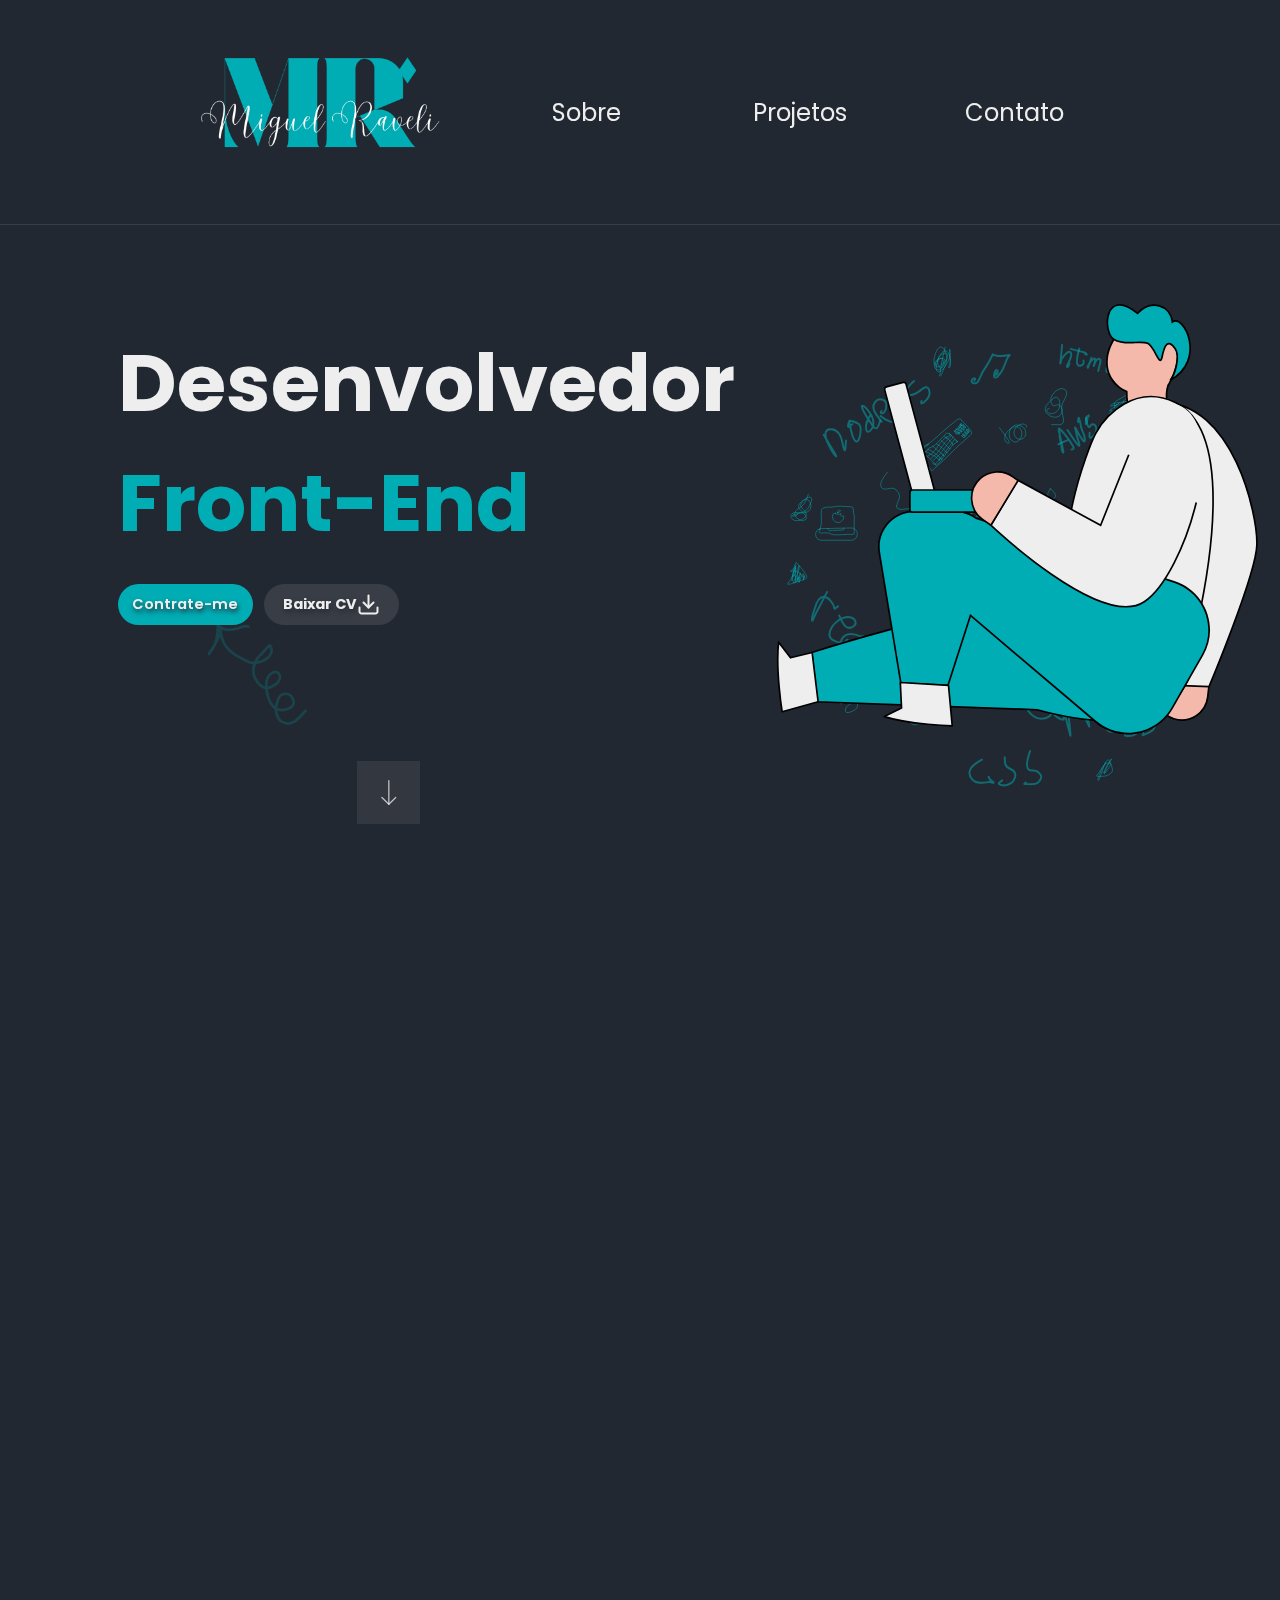
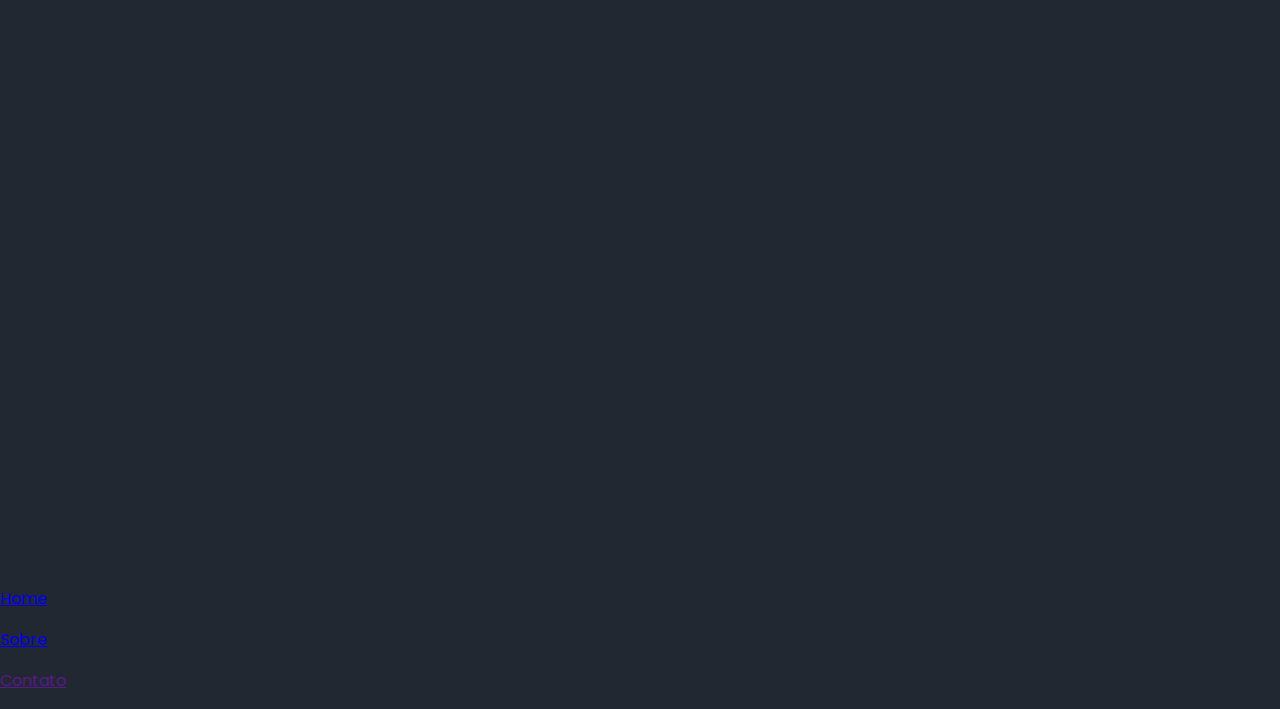
==== index.html @ d27e8cfd "update index.html" ====
<!DOCTYPE html>
<html lang="en">
  <head>
    <meta charset="UTF-8" />
    <meta name="viewport" content="width=device-width, initial-scale=1.0" />
    <title>Miguel Raveli Portfólio</title>
    <link rel="stylesheet" href="style.css" />
    <link rel="preconnect" href="https://fonts.googleapis.com" />
    <link rel="preconnect" href="https://fonts.gstatic.com" crossorigin />
    <link
      href="https://fonts.googleapis.com/css2?family=Poppins:ital,wght@0,100;0,200;0,300;0,400;0,500;0,600;0,700;0,800;0,900;1,100;1,200;1,300;1,400;1,500;1,600;1,700;1,800;1,900&display=swap"
      rel="stylesheet"
    />
    <link rel="shortcut icon" href="imgs/favicon.ico" type="image/x-icon" />
  </head>
  <header id="Home" class="hidden">
    <div class="headerContainer">
      <div class="logo"></div>
      <div class="AnchorLinks poppins-regular">
        <a href="#About"><p>Sobre</p></a>
        <a href="#Projects"> <p>Projetos</p></a>
        <a href=""> <p>Contato</p></a>
      </div>
    </div>
  </header>
  <body>
    <section id="HomeSection" class="hidden">
      <div class="HomeContainer">
        <div class="titleContainer">
          <div class="titleImg"></div>
          <h1 class="title poppins-bold">
            <span class="textColorWhite">Desenvolvedor</span><br />
            <span class="textColorBlue">Front-End</span>
          </h1>
          <div class="titleButtons">
            <a href="#HireMe" class="textColorBlueWithShadow poppins-semibold"
              >Contrate-me</a
            >
            <button class="textColorGrayWithShadow poppins-bold">
              Baixar CV <span class="iconDownload"></span>
            </button>
          </div>
          <a href="#About" class="iconDownPage"></a>
        </div>
        <div class="Cargo">
          <div class="cargoImg"></div>
        </div>
      </div>
    </section>
    <section id="About" class="hidden">
      <div class="aboutContainer">
        <h1 class="titleAbout poppins-bold">
          <span class="textColorWhite">Sobre</span>
          <span class="textColorBlue">Mim</span>
        </h1>
        <p class="textColorWhite poppins-regular">
          Olá, me chamo Miguel Raveli e eu sou um
          <span class="textColorBlue">Desenvolvedor Front-End </span>
          apaixonado por desenvolver sites funcionais e acessíveis. Minhas
          competências englobam conceitos de design de interface do usuário,
          compreensão do usuário, responsividade e gerenciamento de dados.
          Minhas habilidades incluem
          <span class="poppins-bold"
            >React.js, HMTL5, CSS3, JavaScript,TypeScript, Git e GitHub, GraphQL
            e Node.js.</span
          >
        </p>
      </div>
      <div class="aboutMeManImg"></div>
      <div class="line2"></div>
    </section>
    <section id="Projects">
      <h1 class="hidden myProjectsTitle poppins-bold">
        <div class="imgArrowIcon"></div>
        <span class="titleAboutLeft textColorWhite">Meus</span>
        <span class="titleAboutRight textColorBlue">Projetos</span>
      </h1>

      <div class="hidden ContainerProjects">
        <div class="project">
          <div class="ProjectImg"></div>
          <div class="projectButtons">
            <a href="" class="projectButtonBlue poppins-regular">Ver Projeto</a>
          </div>
        </div>
      </div>
      <div class="line2"></div>
    </section>
    <section id="HireMe" class="hidden">
      <h1 class="hireMeTitle poppins-bold">
        <span class="titleHireMeUp textColorWhite">Eaí, se</span>
        <span class="titleHireMeUp textColorBlue">interessou?</span>
      </h1>
      <div class="sendAMessageText">
        <span class="poppins-regular">Envie uma mensagem</span>
      </div>

      <form id="contact-form" class="sendAMessage poppins-bold">
        <label for="fname">Seu nome</label>
        <input
          class="inputsContactForm"
          type="text"
          id="fname"
          name="name"
          placeholder="Nome"
          required
        />
        <label for="lname">Seu email</label>
        <input
          class="inputsContactForm"
          type="email"
          id="lname"
          name="email"
          placeholder="Email"
          required
        />
        <label for="lmessage">Sua mensagem</label>
        <textarea
          class="inputsContactForm"
          placeholder="Mensagem"
          name="message"
          id="tamessage"
          required
        ></textarea>
        <div class="buttonSendContainer">
          <button
            class="buttonSendMessage poppins-bold projectButtonBlue"
            type="submit"
          >
            Enviar <span class="iconSend"></span>
          </button>
        </div>
      </form>
      <div class="line2"></div>
    </section>
    <script src="https://cdn.emailjs.com/dist/email.min.js"></script>
    <script src="script.js"></script>
  </body>
  <footer>
    <div class="footerAnchorLinks poppins-regular">
      <a href="#Home"
        ><span class="iconHome"></span>
        <p>Home</p></a
      >
      <a href="#About"
        ><span class="iconAbout"></span>
        <p>Sobre</p></a
      >
      <a href=""
        ><span class="iconContact"></span>
        <p>Contato</p></a
      >
    </div>

    <div class="socialMedias">
      <a href class="GitHubIcon"></a>
      <a class="LinkedinIcon"></a>
    </div>
  </footer>
</html>
---- style.css ----
* {
  box-sizing: border-box;
}

html {
  scroll-behavior: smooth;
}

body {
  margin: 0;
  padding: 0;
  background-color: #222831;
  /* overflow: hidden; */
}

header a {
  color: #eeeeee;
  text-decoration: none;
}

.textColorWhite {
  color: #eeeeee;
}

.textColorBlue {
  color: #00adb5;
}

.textColorGrayWithShadow {
  background-color: #393e46;
  color: #eeeeee;
  text-shadow: 1px 3px 5px #222831;
  border: none;
}

.textColorBlueWithShadow {
  background-color: #00adb5;
  color: #eeeeee;
  text-shadow: 1px 3px 5px #222831;
  border: none;
}
.textColorWhite {
  color: #eeeeee;
}
.textColorWhiteBackGray {
  background-color: #393e46;
  border: none;
  font-family: "Poppins", sans-serif;
  color: #eeeeee;
  outline: none;
}

.iconDownload {
  background: url("./imgs/icons/download.svg") no-repeat center center;
  transition: all 0.3s;
}
.iconSend {
  background: url("imgs/icons/send.svg") no-repeat center center;
}
.iconHome {
  background: url("imgs/icons/home.svg") no-repeat center center;
}
.iconAbout {
  background: url("imgs/icons/user.svg") no-repeat center center;
}
.iconContact {
  background: url("imgs/icons/phone.svg") no-repeat center center;
}

.iconDownPage {
  background: url("./imgs/icons/Frame\ 7.svg") no-repeat center center;
}

.iconArrow {
  background: url("imgs/backgrounds/Vector\ 187.svg") no-repeat center center;
}
.iconGitHub {
  background: #eeeeee
    url("https://cdn.jsdelivr.net/gh/devicons/devicon@latest/icons/github/github-original.svg")
    no-repeat center center;
  background-size: contain;
}

.iconLinkedin {
  background: #00adb5
    url("https://cdn.jsdelivr.net/gh/devicons/devicon@latest/icons/linkedin/linkedin-plain.svg")
    no-repeat center center;
  background-size: contain;
}
.line2 {
  background: url("./imgs/backgrounds/Line\ 2.svg") no-repeat center center;
}

textarea {
  resize: none;
}

.hidden {
  opacity: 0%;
  filter: blur(15px);
  transition: all 0.8s;
}

.show {
  opacity: 100%;
  filter: blur(0);
  transition: all 0.8s;
}
.titleButtons a,
button {
  transition: all 0.3s;
}
.titleButtons a:hover {
  background-color: #eeeeee;
  color: #00adb5;
  text-shadow: none;
  transform: scale(1.05) translateY(-10px);
  cursor: pointer;
}

.titleButtons button:hover {
  background-color: #eeeeee;
  color: #393e46;
  text-shadow: none;
  transform: scale(1.05) translateY(-10px);
  cursor: pointer;
}

.titleButtons button:hover > .iconDownload {
  background: url("imgs/icons/download\ \(1\).svg") no-repeat center center;
}

/* Extra small devices (phones, 600px and down) */
@media only screen and (max-width: 600px) {
  /* Header */
  .headerContainer {
    width: 100vw;
    height: 25vh;
    display: flex;
    flex-direction: column;
    justify-content: center;
    align-items: center;
    border-bottom: solid 1px #393e46;
  }
  .logo {
    background: url("imgs/Logotipo.png") no-repeat center center;
    background-size: cover;

    width: 70%;
    height: 80%;
  }

  .AnchorLinks {
    display: flex;
    justify-content: space-around;
    align-items: center;
    width: 100%;
    height: 20%;
  }

  /* ---------------------------------------------- */

  /* Body Section Home */

  #HomeSection {
    display: flex;
    flex-direction: column;
    justify-content: center;
    align-items: center;
    width: 100vw;
  }
  .HomeContainer {
    width: 100vw;
    height: auto;
    padding: 10px;
    display: flex;
    flex-direction: column;
    justify-content: center;
    align-items: center;
  }

  .titleContainer {
    width: 100%;
    min-height: 40vh;
    max-height: auto;
    display: flex;
    flex-direction: column;
    justify-content: center;
    align-items: center;
    background: url("imgs/backgrounds/Vector\ 186.svg") no-repeat 30% 90%;
    background-size: 50px;
  }
  .title {
    text-align: center;
    width: auto;
  }

  .title span {
    font-size: 150%;
  }

  .titleButtons {
    width: 100%;
    display: flex;
    flex-direction: row;
    justify-content: center;
    gap: 10%;
    align-items: center;
  }
  .titleButtons a,
  button {
    font-size: 120%;
    padding: 10px;
    width: 35%;
    height: 100%;
    text-align: center;
    align-content: center;
    border-radius: 30px;
    text-decoration: none;
  }

  .titleButtons button {
    display: flex;
    justify-content: center;
    align-items: center;
  }
  .iconDownload {
    width: 20%;
    height: 100%;
  }
  .iconDownPage {
    width: 15%;
    height: 7vh;
    background-size: contain;
  }
  .Cargo {
    display: flex;
    flex-direction: column;
    justify-content: center;
    align-items: center;
    width: 100vw;
    height: auto;
    padding: 10px;
    background: url("imgs/backgrounds/doodles\ mixed\ round.svg") no-repeat
      center center;
    background-size: contain;
  }
  .cargoImg {
    background: url("imgs/man/Group\ 2345.svg") no-repeat center center;
    background-size: contain;
    width: 100vw;
    height: 30vh;
  }
  /* ---------------------------------------------- */

  /* About Section */

  #About {
    margin-top: 50px;
    width: 100vw;
    height: 100vh;
  }

  .aboutContainer {
    display: flex;
    flex-direction: column;
    justify-content: center;
    align-items: center;
    padding: 10px;
    width: 100%;
    height: 50%;
  }

  .titleAbout {
    font-size: 300%;
    background: url("imgs/backgrounds/lightbulb.svg") no-repeat 80% center;
    background-size: 50px;
    width: 100%;
    text-align: center;
  }

  .aboutContainer p {
    width: 80%;
    text-indent: 20px;
    text-align: justify;
  }

  .aboutMeManImg {
    background: url("imgs/backgrounds/Component\ 1.svg") no-repeat center center;
    background-size: contain;
    width: 100%;
    height: 50%;
  }

  /* ---------------------------------------------- */
}

/* Small devices (portrait tablets and large phones, 600px and up) */
@media only screen and (min-width: 600px) {
  /* Header */
  .headerContainer {
    width: 100vw;
    height: 25vh;
    display: flex;
    flex-direction: column;
    justify-content: center;
    align-items: center;
    border-bottom: solid 1px #393e46;
  }
  .logo {
    background: url("imgs/Logotipo.png") no-repeat center center;
    background-size: cover;

    width: 60%;
    height: 80%;
  }

  .AnchorLinks {
    display: flex;
    justify-content: space-around;
    align-items: center;
    width: 100%;
    height: 20%;
  }
  /* ---------------------------------------------- */
  /* Body Section Home */

  #HomeSection {
    display: flex;
    flex-direction: column;
    justify-content: center;
    align-items: center;
    width: 100vw;
  }
  .HomeContainer {
    width: 100vw;
    height: auto;
    padding: 10px;
    display: flex;
    flex-direction: column;
    justify-content: center;
    align-items: center;
  }

  .titleContainer {
    width: 100%;
    min-height: 40vh;
    max-height: auto;
    display: flex;
    flex-direction: column;
    justify-content: center;
    align-items: center;
    background: url("imgs/backgrounds/Vector\ 186.svg") no-repeat 30% 90%;
    background-size: 50px;
  }
  .title {
    text-align: center;
    width: auto;
  }

  .title span {
    font-size: 150%;
  }

  .titleButtons {
    width: 100%;
    display: flex;
    flex-direction: row;
    justify-content: center;
    gap: 10%;
    align-items: center;
  }
  .titleButtons a,
  button {
    font-size: 120%;
    padding: 10px;
    width: 35%;
    height: 100%;
    text-align: center;
    align-content: center;
    border-radius: 30px;
    text-decoration: none;
  }

  .titleButtons button {
    display: flex;
    justify-content: center;
    align-items: center;
  }
  .iconDownload {
    width: 20%;
    height: 100%;
  }
  .iconDownPage {
    width: 15%;
    height: 7vh;
    background-size: contain;
  }
  .Cargo {
    display: flex;
    flex-direction: column;
    justify-content: center;
    align-items: center;
    width: 100vw;
    height: auto;
    padding: 10px;
    background: url("imgs/backgrounds/doodles\ mixed\ round.svg") no-repeat
      center center;
    background-size: contain;
  }
  .cargoImg {
    background: url("imgs/man/Group\ 2345.svg") no-repeat center center;
    background-size: contain;
    width: 100vw;
    height: 30vh;
  }
  /* ---------------------------------------------- */

  /* About Section */

  #About {
    margin-top: 50px;
    width: 100vw;
    height: 100vh;
  }

  .aboutContainer {
    display: flex;
    flex-direction: column;
    justify-content: center;
    align-items: center;
    padding: 10px;
    width: 100%;
    height: 50%;
  }

  .titleAbout {
    font-size: 300%;
    background: url("imgs/backgrounds/lightbulb.svg") no-repeat 80% center;
    background-size: 50px;
    width: 100%;
    text-align: center;
  }

  .aboutContainer p {
    width: 80%;
    text-indent: 20px;
    text-align: justify;
  }

  .aboutMeManImg {
    background: url("imgs/backgrounds/Component\ 1.svg") no-repeat center center;
    background-size: contain;
    width: 100%;
    height: 50%;
  }

  /* ---------------------------------------------- */
}

/* Medium devices (landscape tablets, 768px and up) */
@media only screen and (min-width: 768px) {
  .headerContainer {
    width: 100vw;
    min-height: 20vh;
    max-height: auto;
    display: flex;
    flex-direction: row;
    justify-content: center;
    align-items: center;
    border-bottom: solid 1px #393e46;
  }
  .logo {
    background: url("imgs/Logotipo.png") no-repeat center center;
    background-size: cover;

    width: 50%;
    height: 100%;
  }

  .AnchorLinks {
    display: flex;
    justify-content: space-around;
    align-items: center;
    width: 50%;
    height: 100%;
  }
}

/* Large devices (laptops/desktops, 992px and up) */
@media only screen and (min-width: 992px) {
  /* Header */
  .headerContainer {
    width: 100vw;
    height: 25vh;
    display: flex;
    flex-direction: row;
    justify-content: center;
    align-items: center;
    border-bottom: solid 1px #393e46;
  }
  .logo {
    background: url("imgs/Logotipo.png") no-repeat center center;
    background-size: cover;

    width: 40%;
    height: 100%;
  }

  .AnchorLinks {
    display: flex;
    justify-content: space-around;
    align-items: center;
    width: 50%;
    height: 100%;
  }
  .AnchorLinks a {
    width: 15%;
    text-align: center;
    border-radius: 20px;
    font-size: 1.5em;
    transition: all 0.3s;
  }
  .AnchorLinks a:hover {
    background-color: #393e46;
    transform: scale(1.05) translateY(-10px);
  }

  /* ---------------------------------------------- */

  /* Body Section Home */

  #HomeSection {
    display: flex;
    flex-direction: column;
    justify-content: center;
    align-items: center;
    width: 100vw;
  }
  .HomeContainer {
    width: 100vw;
    height: 75vh;
    min-height: 75vh;
    max-height: auto;
    padding: 10px;
    display: flex;
    flex-direction: row;
    justify-content: center;
    align-items: center;
  }

  .titleContainer {
    width: 60%;
    height: 100%;
    display: flex;
    flex-direction: column;
    justify-content: center;
    align-items: start;
    background: url("imgs/backgrounds/Vector\ 186.svg") no-repeat 30% 75%;
    background-size: 100px;
    padding: 40px;
  }
  .title {
    text-align: left;
    width: auto;
  }

  .title span {
    font-size: 250%;
  }

  .titleButtons {
    width: 100%;
    display: flex;
    flex-direction: row;
    justify-content: start;
    align-items: center;
    gap: 10%;
  }
  .titleButtons a,
  button {
    font-size: 120%;
    padding: 10px;
    width: 30%;
    height: 100%;
    text-align: center;
    align-content: center;
    border-radius: 30px;
    text-decoration: none;
  }

  .titleButtons button {
    display: flex;
    justify-content: center;
    align-items: center;
  }
  .iconDownload {
    width: 20%;
    height: 100%;
  }
  .iconDownPage {
    width: 100%;
    height: 7vh;
    margin-top: 20%;
    background-size: contain;
  }
  .Cargo {
    display: flex;
    flex-direction: column;
    justify-content: center;
    align-items: center;
    width: 40%;
    height: 100%;
    padding: 10px;
    background: url("imgs/backgrounds/doodles\ mixed\ round.svg") no-repeat
      center center;
    background-size: contain;
  }
  .cargoImg {
    background: url("imgs/man/Group\ 2345.svg") no-repeat center center;
    background-size: contain;
    width: 100%;
    height: 100%;
  }
  /* ---------------------------------------------- */

  /* About Section */

  #About {
    margin-top: 50px;
    width: 100vw;
    height: 100vh;
    display: flex;
    justify-content: center;
    align-items: center;
  }

  .aboutContainer {
    display: flex;
    flex-direction: column;
    justify-content: center;
    align-items: center;
    padding: 10px;
    width: 50%;
    height: 100%;
  }

  .titleAbout {
    font-size: 300%;
    background: url("imgs/backgrounds/lightbulb.svg") no-repeat 90% center;
    background-size: 50px;
    width: 80%;
    text-align: left;
  }

  .aboutContainer p {
    width: 80%;
    text-indent: 0;
    text-align: start;
    font-size: 150%;
  }

  .aboutMeManImg {
    background: url("imgs/backgrounds/Component\ 1.svg") no-repeat center center;
    background-size: contain;
    width: 50%;
    height: 100%;
  }

  /* ---------------------------------------------- */
}

/* Extra large devices (large laptops and desktops, 1200px and up) */
@media only screen and (min-width: 1200px) {
  .headerContainer {
    width: 100vw;
    height: 25vh;
    display: flex;
    flex-direction: row;
    justify-content: center;
    align-items: center;
    border-bottom: solid 1px #393e46;
  }
  .logo {
    background: url("imgs/Logotipo.png") no-repeat center center;
    background-size: cover;

    width: 25%;
    height: 100%;
  }

  .AnchorLinks a {
    width: 15%;
    text-align: center;
    border-radius: 20px;
    font-size: 1.5em;
    transition: all 0.3s;
  }
  .AnchorLinks a:hover {
    background-color: #393e46;
    transform: scale(1.05) translateY(-10px);
  }

  /* Body Section Home */

  #HomeSection {
    display: flex;
    flex-direction: column;
    justify-content: center;
    align-items: center;
    width: 100vw;
  }
  .HomeContainer {
    width: 100vw;
    height: 75vh;
    min-height: 75vh;
    max-height: auto;
    padding: 10px;
    display: flex;
    flex-direction: row;
    justify-content: center;
    align-items: center;
  }

  .titleContainer {
    width: 60%;
    height: 100%;
    display: flex;
    flex-direction: column;
    justify-content: center;
    align-items: center;
    background: url("imgs/backgrounds/Vector\ 186.svg") no-repeat 30% 70%;
    background-size: 100px;
    padding: 40px;
  }
  .title {
    text-align: left;
    width: 80%;
  }

  .title span {
    font-size: 250%;
  }

  .titleButtons {
    width: 80%;
    display: flex;
    flex-direction: row;
    justify-content: start;
    align-items: center;
    gap: 2%;
  }
  .titleButtons a,
  button {
    font-size: 90%;
    padding: 10px;
    width: 25%;
    height: 100%;
    text-align: center;
    align-content: center;
    border-radius: 30px;
    text-decoration: none;
  }

  .titleButtons button {
    display: flex;
    justify-content: center;
    align-items: center;
  }
  .iconDownload {
    width: 20%;
    height: 100%;
  }
  .iconDownPage {
    width: 100%;
    height: 7vh;
    margin-top: 20%;
    background-size: contain;
  }
  .Cargo {
    display: flex;
    flex-direction: column;
    justify-content: center;
    align-items: center;
    width: 40%;
    height: 100%;
    padding: 10px;
    background: url("imgs/backgrounds/doodles\ mixed\ round.svg") no-repeat
      center center;
    background-size: contain;
  }
  .cargoImg {
    background: url("imgs/man/Group\ 2345.svg") no-repeat center center;
    background-size: contain;
    width: 100%;
    height: 100%;
  }
  /* ---------------------------------------------- */

  /* About Section */

  #About {
    margin-top: 50px;
    width: 100vw;
    height: 100vh;
    display: flex;
    justify-content: center;
    align-items: center;
  }

  .aboutContainer {
    display: flex;
    flex-direction: column;
    justify-content: center;
    align-items: center;
    padding: 10px;
    width: 40%;
    height: 100%;
  }

  .titleAbout {
    font-size: 300%;
    background: url("imgs/backgrounds/lightbulb.svg") no-repeat 90% center;
    background-size: 50px;
    width: 80%;
    text-align: left;
  }

  .aboutContainer p {
    width: 80%;
    text-indent: 0;
    text-align: start;
    font-size: 120%;
    text-align: justify;
  }

  .aboutMeManImg {
    background: url("imgs/backgrounds/Component\ 1.svg") no-repeat center center;
    background-size: contain;
    width: 60%;
    height: 60%;
  }

  /* ---------------------------------------------- */
}
/* Fonts - Poppins */

.poppins-thin {
  font-family: "Poppins", sans-serif;
  font-weight: 100;
  font-style: normal;
}

.poppins-extralight {
  font-family: "Poppins", sans-serif;
  font-weight: 200;
  font-style: normal;
}

.poppins-light {
  font-family: "Poppins", sans-serif;
  font-weight: 300;
  font-style: normal;
}

.poppins-regular {
  font-family: "Poppins", sans-serif;
  font-weight: 400;
  font-style: normal;
}

.poppins-medium {
  font-family: "Poppins", sans-serif;
  font-weight: 500;
  font-style: normal;
}

.poppins-semibold {
  font-family: "Poppins", sans-serif;
  font-weight: 600;
  font-style: normal;
}

.poppins-bold {
  font-family: "Poppins", sans-serif;
  font-weight: 700;
  font-style: normal;
}

.poppins-extrabold {
  font-family: "Poppins", sans-serif;
  font-weight: 800;
  font-style: normal;
}

.poppins-black {
  font-family: "Poppins", sans-serif;
  font-weight: 900;
  font-style: normal;
}

.poppins-thin-italic {
  font-family: "Poppins", sans-serif;
  font-weight: 100;
  font-style: italic;
}

.poppins-extralight-italic {
  font-family: "Poppins", sans-serif;
  font-weight: 200;
  font-style: italic;
}

.poppins-light-italic {
  font-family: "Poppins", sans-serif;
  font-weight: 300;
  font-style: italic;
}

.poppins-regular-italic {
  font-family: "Poppins", sans-serif;
  font-weight: 400;
  font-style: italic;
}

.poppins-medium-italic {
  font-family: "Poppins", sans-serif;
  font-weight: 500;
  font-style: italic;
}

.poppins-semibold-italic {
  font-family: "Poppins", sans-serif;
  font-weight: 600;
  font-style: italic;
}

.poppins-bold-italic {
  font-family: "Poppins", sans-serif;
  font-weight: 700;
  font-style: italic;
}

.poppins-extrabold-italic {
  font-family: "Poppins", sans-serif;
  font-weight: 800;
  font-style: italic;
}

.poppins-black-italic {
  font-family: "Poppins", sans-serif;
  font-weight: 900;
  font-style: italic;
}
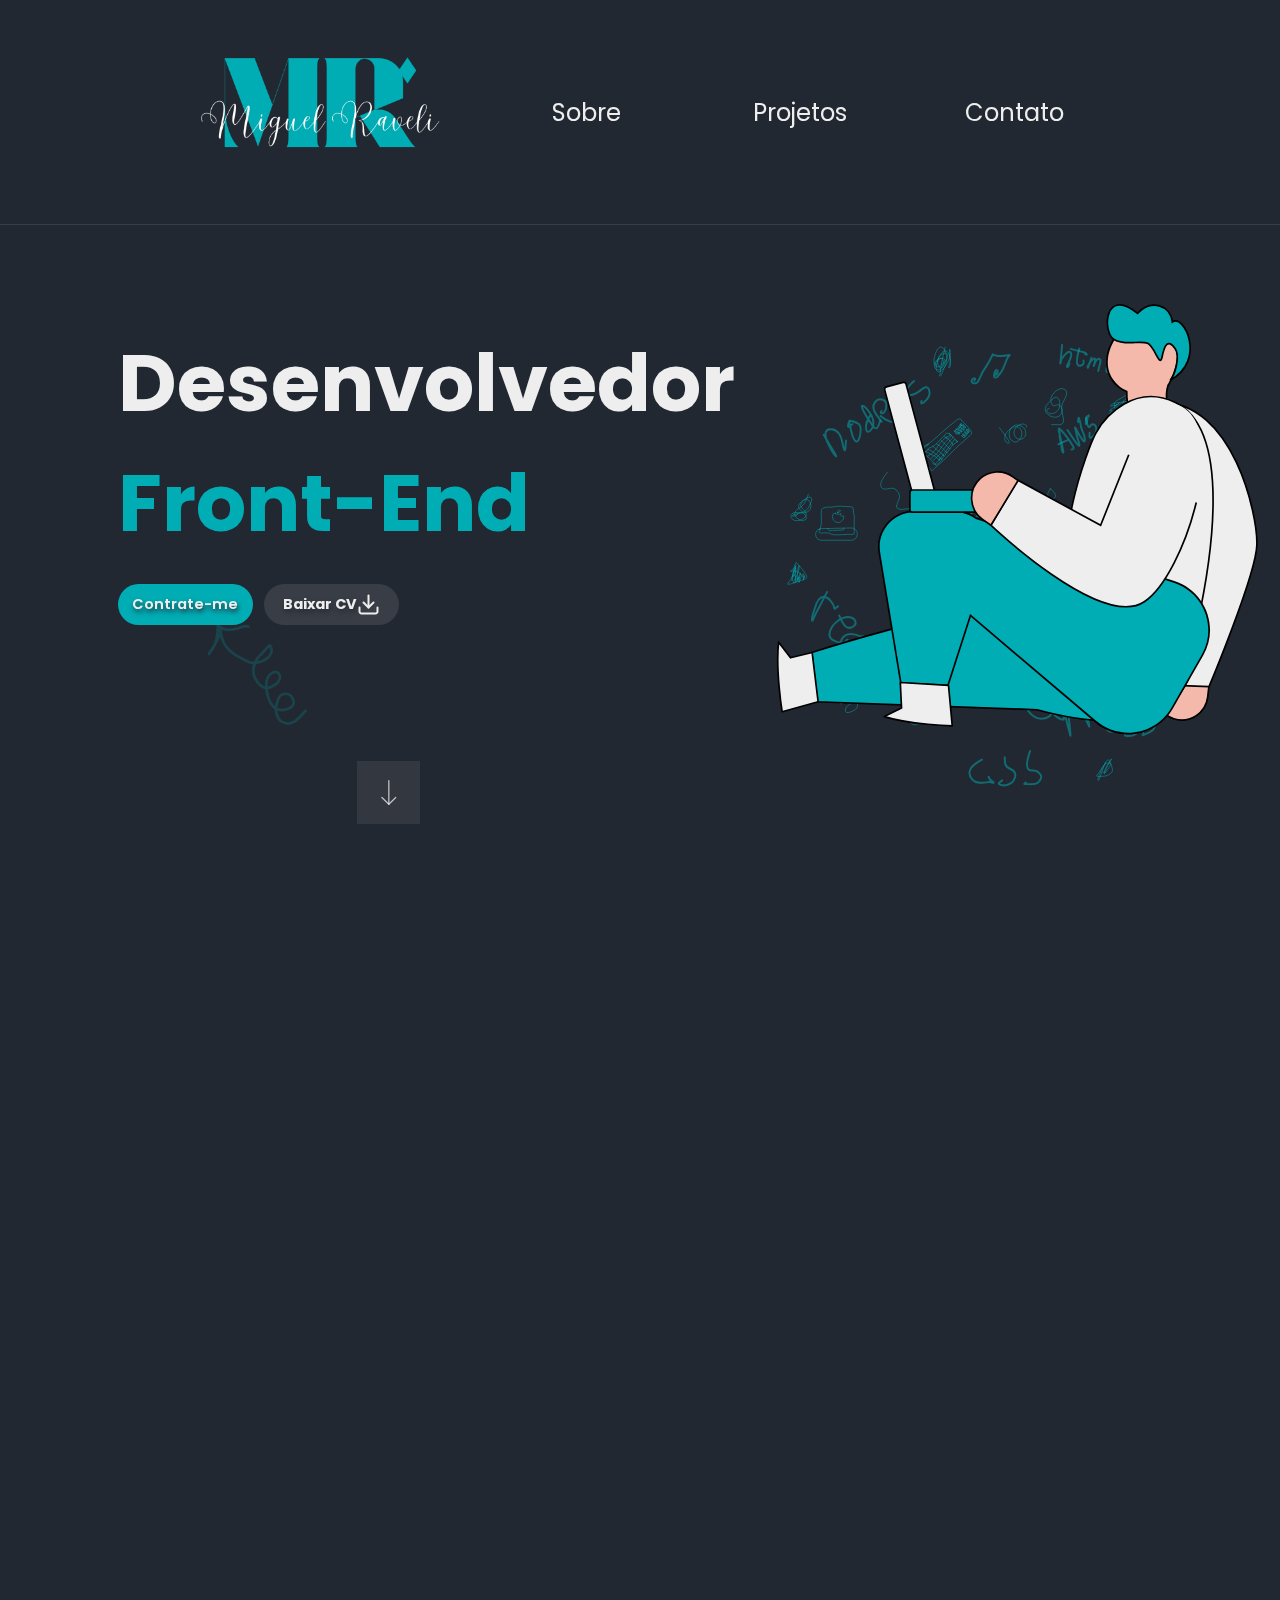
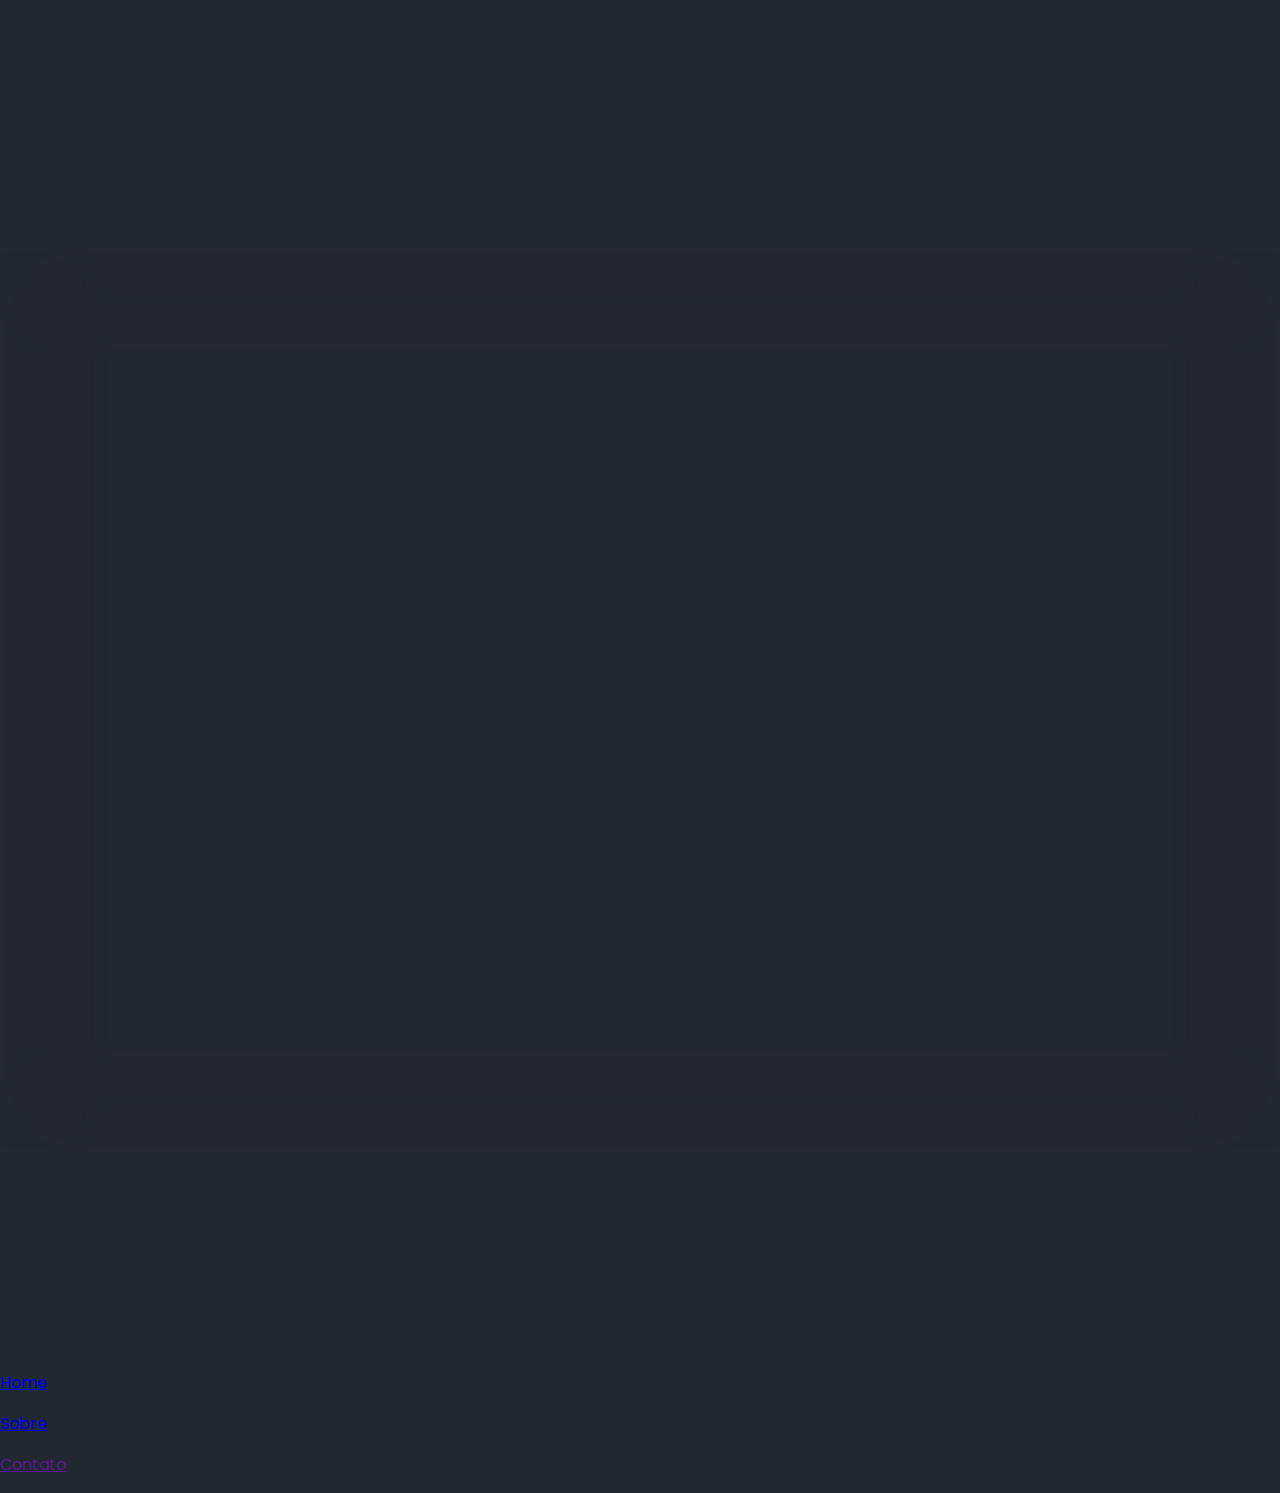
==== commit 07b8494d: "add projects section" ====
--- a/index.html
+++ b/index.html
@@ -16,11 +16,11 @@
   <header id="Home" class="hidden">
     <div class="headerContainer">
       <div class="logo"></div>
-      <div class="AnchorLinks poppins-regular">
+      <nav class="AnchorLinks poppins-regular">
         <a href="#About"><p>Sobre</p></a>
         <a href="#Projects"> <p>Projetos</p></a>
         <a href=""> <p>Contato</p></a>
-      </div>
+      </nav>
     </div>
   </header>
   <body>
@@ -65,6 +65,59 @@
             e Node.js.</span
           >
         </p>
+        <div style="display: inline_block">
+          <br />
+          <img
+            align="center"
+            alt="Js"
+            height="30"
+            width="40"
+            src="https://raw.githubusercontent.com/devicons/devicon/master/icons/javascript/javascript-plain.svg"
+          />
+          <img
+            align="center"
+            alt="Ts"
+            height="30"
+            width="40"
+            src="https://raw.githubusercontent.com/devicons/devicon/master/icons/typescript/typescript-plain.svg"
+          />
+          <img
+            align="center"
+            alt="React"
+            height="30"
+            width="40"
+            src="https://raw.githubusercontent.com/devicons/devicon/master/icons/react/react-original.svg"
+          />
+          <img
+            align="center"
+            alt="HTML"
+            height="30"
+            width="40"
+            src="https://raw.githubusercontent.com/devicons/devicon/master/icons/html5/html5-original.svg"
+          />
+          <img
+            align="center"
+            alt="CSS"
+            height="30"
+            width="40"
+            src="https://raw.githubusercontent.com/devicons/devicon/master/icons/css3/css3-original.svg"
+          />
+          <img
+            align="center"
+            alt="Graphql"
+            height="30"
+            width="40"
+            src="https://cdn.jsdelivr.net/gh/devicons/devicon@latest/icons/graphql/graphql-plain.svg"
+          />
+          <img
+            align="center"
+            alt="Nodejs"
+            height="30"
+            width="40"
+            src="https://cdn.jsdelivr.net/gh/devicons/devicon@latest/icons/nodejs/nodejs-plain.svg"
+          />
+        </div>
+        <br /><br />
       </div>
       <div class="aboutMeManImg"></div>
       <div class="line2"></div>
@@ -80,7 +133,7 @@
         <div class="project">
           <div class="ProjectImg"></div>
           <div class="projectButtons">
-            <a href="" class="projectButtonBlue poppins-regular">Ver Projeto</a>
+            <a href="" class="textColorBlueWithShadow poppins-regular">Ver Projeto</a>
           </div>
         </div>
       </div>
--- a/style.css
+++ b/style.css
@@ -10,7 +10,7 @@
   margin: 0;
   padding: 0;
   background-color: #222831;
-  /* overflow: hidden; */
+  overflow-x: hidden;
 }
 
 header a {
@@ -51,7 +51,7 @@
 }
 
 .iconDownload {
-  background: url("./imgs/icons/download.svg") no-repeat center center;
+  background: url("imgs/icons/download.svg") no-repeat center center;
   transition: all 0.3s;
 }
 .iconSend {
@@ -227,6 +227,7 @@
   .iconDownload {
     width: 20%;
     height: 100%;
+    padding: 10px;
   }
   .iconDownPage {
     width: 15%;
@@ -293,6 +294,80 @@
   }
 
   /* ---------------------------------------------- */
+
+  /* My Projects */
+
+  #Projects {
+    width: 100vw;
+    height: 100vh;
+    display: flex;
+    flex-direction: column;
+    justify-content: center;
+    align-items: center;
+  }
+
+  #Projects span {
+    font-size: 250%;
+  }
+
+  #Projects h1 {
+    background: url("imgs/backgrounds/Vector\ 141.svg") no-repeat 105% center;
+    background-size: contain;
+    width: 100%;
+    text-align: center;
+  }
+
+  .ContainerProjects {
+    padding: 10px;
+    width: 100%;
+    height: auto;
+    display: flex;
+    justify-content: space-around;
+    align-items: center;
+    flex-direction: column;
+  }
+
+  .project {
+    width: 70%;
+    height: 40vh;
+    padding: 5px;
+    display: flex;
+    flex-direction: column;
+    justify-content: space-around;
+    align-items: center;
+    background: url("imgs/backgrounds/doodle\ items.svg") no-repeat center
+      center;
+    background-size: cover;
+    background-attachment: fixed;
+    border-radius: 50px;
+  }
+
+  .ProjectImg {
+    background: url("https://placehold.co/600x400") no-repeat center center;
+    background-size: cover;
+    width: 70%;
+    height: 70%;
+    backdrop-filter: blur(10px);
+    border-radius: 5px;
+  }
+
+  .projectButtons {
+    width: 100%;
+    display: flex;
+    justify-content: center;
+    align-items: center;
+  }
+
+  .projectButtons a {
+    width: 35%;
+    text-align: center;
+    text-decoration: none;
+    padding: 10px;
+    border-radius: 10px;
+    font-size: 110%;
+  }
+
+  /* ---------------------------------------------- */
 }
 
 /* Small devices (portrait tablets and large phones, 600px and up) */
@@ -388,6 +463,7 @@
     align-items: center;
   }
   .iconDownload {
+    padding: 10px;
     width: 20%;
     height: 100%;
   }
@@ -453,6 +529,80 @@
     background-size: contain;
     width: 100%;
     height: 50%;
+  }
+
+  /* ---------------------------------------------- */
+
+  /* My Projects */
+
+  #Projects {
+    width: 100vw;
+    height: 100vh;
+    display: flex;
+    flex-direction: column;
+    justify-content: center;
+    align-items: center;
+  }
+
+  #Projects span {
+    font-size: 250%;
+  }
+
+  #Projects h1 {
+    background: url("imgs/backgrounds/Vector\ 141.svg") no-repeat 105% center;
+    background-size: contain;
+    width: 100%;
+    text-align: center;
+  }
+
+  .ContainerProjects {
+    padding: 10px;
+    width: 100%;
+    height: auto;
+    display: flex;
+    justify-content: space-around;
+    align-items: center;
+    flex-direction: column;
+  }
+
+  .project {
+    width: 70%;
+    height: 40vh;
+    padding: 5px;
+    display: flex;
+    flex-direction: column;
+    justify-content: space-around;
+    align-items: center;
+    background: url("imgs/backgrounds/doodle\ items.svg") no-repeat center
+      center;
+    background-size: cover;
+    background-attachment: fixed;
+    border-radius: 50px;
+  }
+
+  .ProjectImg {
+    background: url("https://placehold.co/600x400") no-repeat center center;
+    background-size: cover;
+    width: 70%;
+    height: 70%;
+    backdrop-filter: blur(10px);
+    border-radius: 5px;
+  }
+
+  .projectButtons {
+    width: 100%;
+    display: flex;
+    justify-content: center;
+    align-items: center;
+  }
+
+  .projectButtons a {
+    width: 35%;
+    text-align: center;
+    text-decoration: none;
+    padding: 10px;
+    border-radius: 10px;
+    font-size: 110%;
   }
 
   /* ---------------------------------------------- */
@@ -668,6 +818,80 @@
   }
 
   /* ---------------------------------------------- */
+
+  /* My Projects */
+
+  #Projects {
+    width: 100vw;
+    height: 100vh;
+    display: flex;
+    flex-direction: column;
+    justify-content: space-around;
+    align-items: center;
+    background: url("imgs/backgrounds/doodle\ items.svg") no-repeat center
+      center;
+    background-size: cover;
+    background-attachment: fixed;
+    box-shadow: inset 0px 0px 50px 50px #222831;
+  }
+
+  #Projects span {
+    font-size: 250%;
+  }
+
+  #Projects h1 {
+    width: 80%;
+    text-align: left;
+    background: none;
+  }
+
+  .ContainerProjects {
+    padding: 10px;
+    width: 100%;
+    height: auto;
+    display: flex;
+    justify-content: space-around;
+    align-items: center;
+  }
+
+  .project {
+    width: calc(100% / 3);
+    height: 40vh;
+    padding: 5px;
+    display: flex;
+    flex-direction: column;
+    justify-content: space-around;
+    align-items: center;
+    background: none;
+    background-color: #393e46da;
+    border-radius: 10px;
+  }
+
+  .ProjectImg {
+    background: url("https://placehold.co/600x400") no-repeat center center;
+    background-size: cover;
+    width: 90%;
+    height: 70%;
+    border-radius: 5px;
+  }
+
+  .projectButtons {
+    width: 100%;
+    display: flex;
+    justify-content: center;
+    align-items: center;
+  }
+
+  .projectButtons a {
+    width: 50%;
+    text-align: center;
+    text-decoration: none;
+    padding: 10px;
+    border-radius: 10px;
+    font-size: 110%;
+  }
+
+  /* ---------------------------------------------- */
 }
 
 /* Extra large devices (large laptops and desktops, 1200px and up) */
@@ -820,7 +1044,7 @@
 
   .titleAbout {
     font-size: 300%;
-    background: url("imgs/backgrounds/lightbulb.svg") no-repeat 90% center;
+    background: url("imgs/backgrounds/lightbulb.svg") no-repeat 80% center;
     background-size: 50px;
     width: 80%;
     text-align: left;
@@ -842,6 +1066,79 @@
   }
 
   /* ---------------------------------------------- */
+  /* My Projects */
+
+  #Projects {
+    width: 100vw;
+    height: 100vh;
+    display: flex;
+    flex-direction: column;
+    justify-content: space-around;
+    align-items: center;
+    background: url("imgs/backgrounds/doodle\ items.svg") no-repeat center
+      center;
+    background-size: cover;
+    background-attachment: fixed;
+    box-shadow: inset 0px 0px 50px 50px #222831;
+  }
+
+  #Projects span {
+    font-size: 250%;
+  }
+
+  #Projects h1 {
+    width: 80%;
+    text-align: left;
+    background: none;
+  }
+
+  .ContainerProjects {
+    padding: 10px;
+    width: 100%;
+    height: auto;
+    display: flex;
+    justify-content: space-around;
+    align-items: center;
+  }
+
+  .project {
+    width: calc(100% / 4);
+    height: 55vh;
+    padding: 5px;
+    display: flex;
+    flex-direction: column;
+    justify-content: space-around;
+    align-items: center;
+    background: none;
+    background-color: #393e46da;
+    border-radius: 10px;
+  }
+
+  .ProjectImg {
+    background: url("https://placehold.co/600x400") no-repeat center center;
+    background-size: cover;
+    width: 90%;
+    height: 70%;
+    border-radius: 5px;
+  }
+
+  .projectButtons {
+    width: 100%;
+    display: flex;
+    justify-content: center;
+    align-items: center;
+  }
+
+  .projectButtons a {
+    width: 50%;
+    text-align: center;
+    text-decoration: none;
+    padding: 10px;
+    border-radius: 10px;
+    font-size: 110%;
+  }
+
+  /* ---------------------------------------------- */
 }
 /* Fonts - Poppins */
 
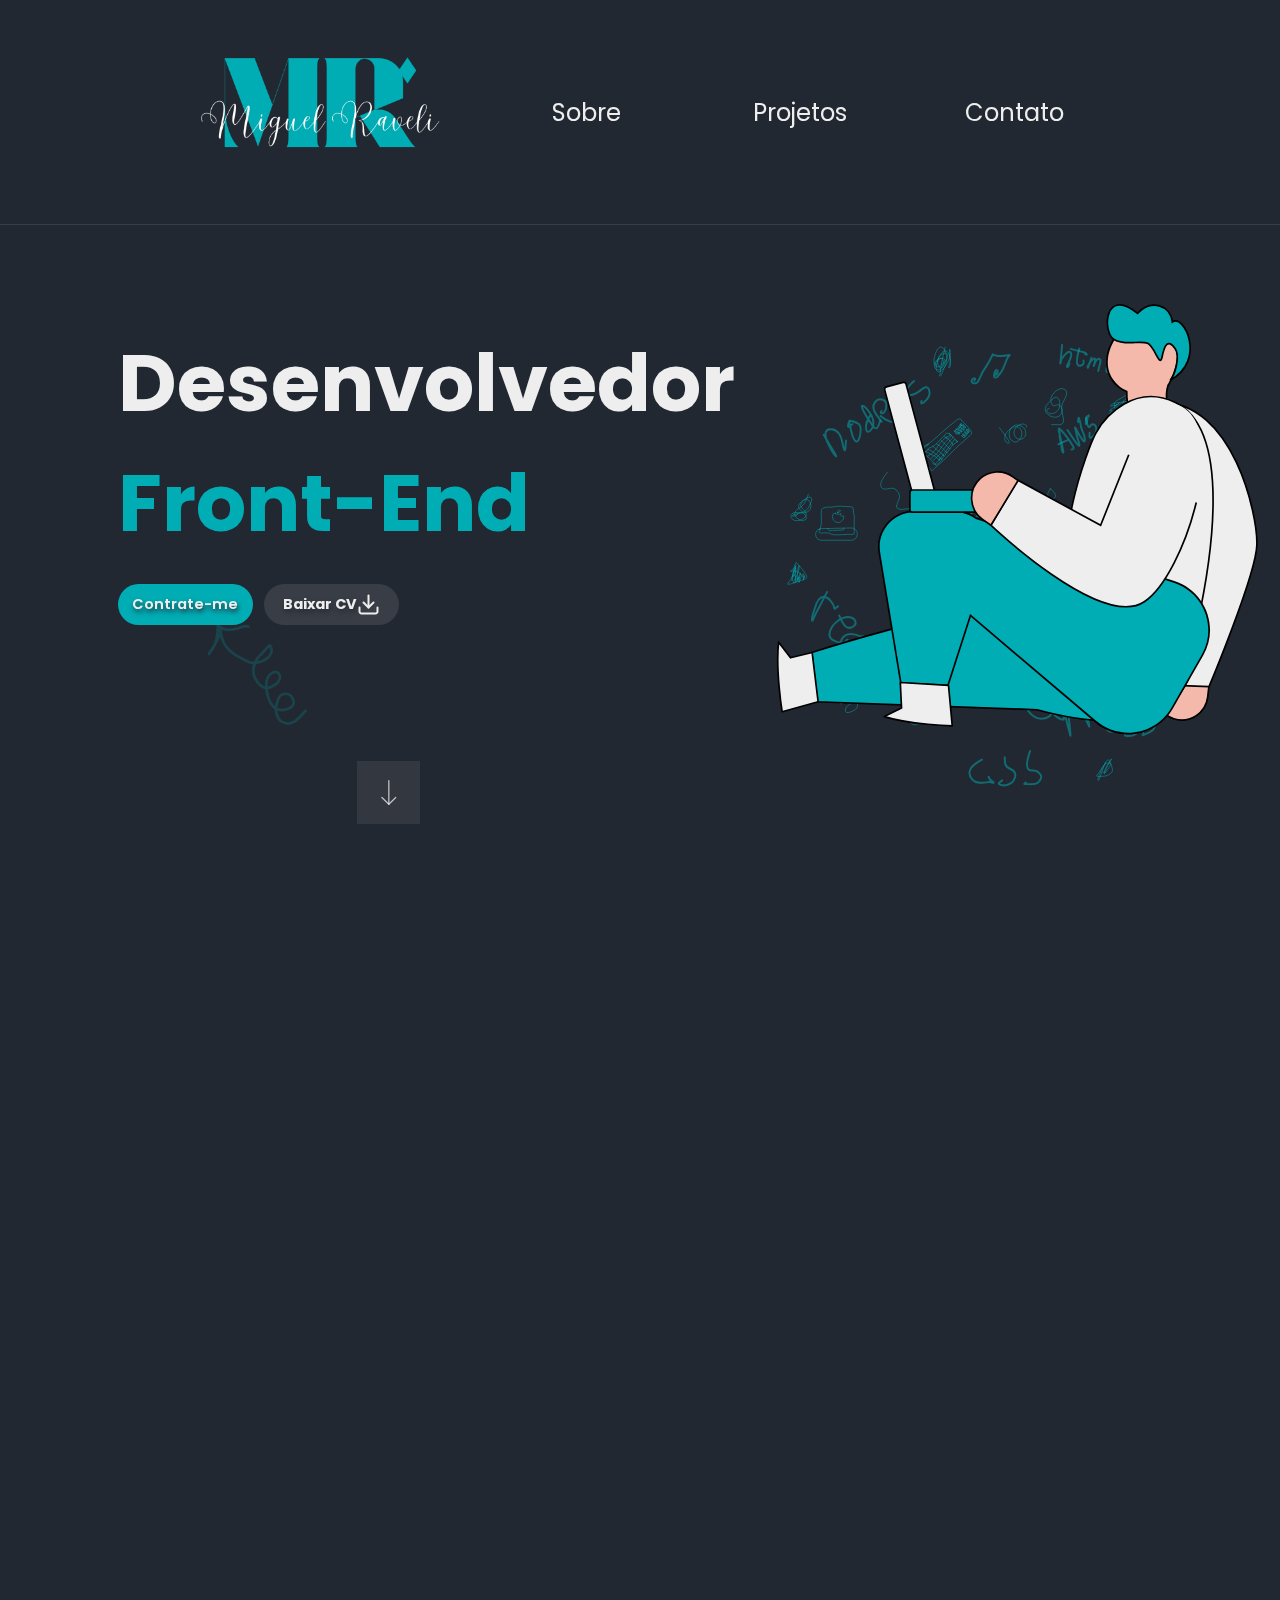
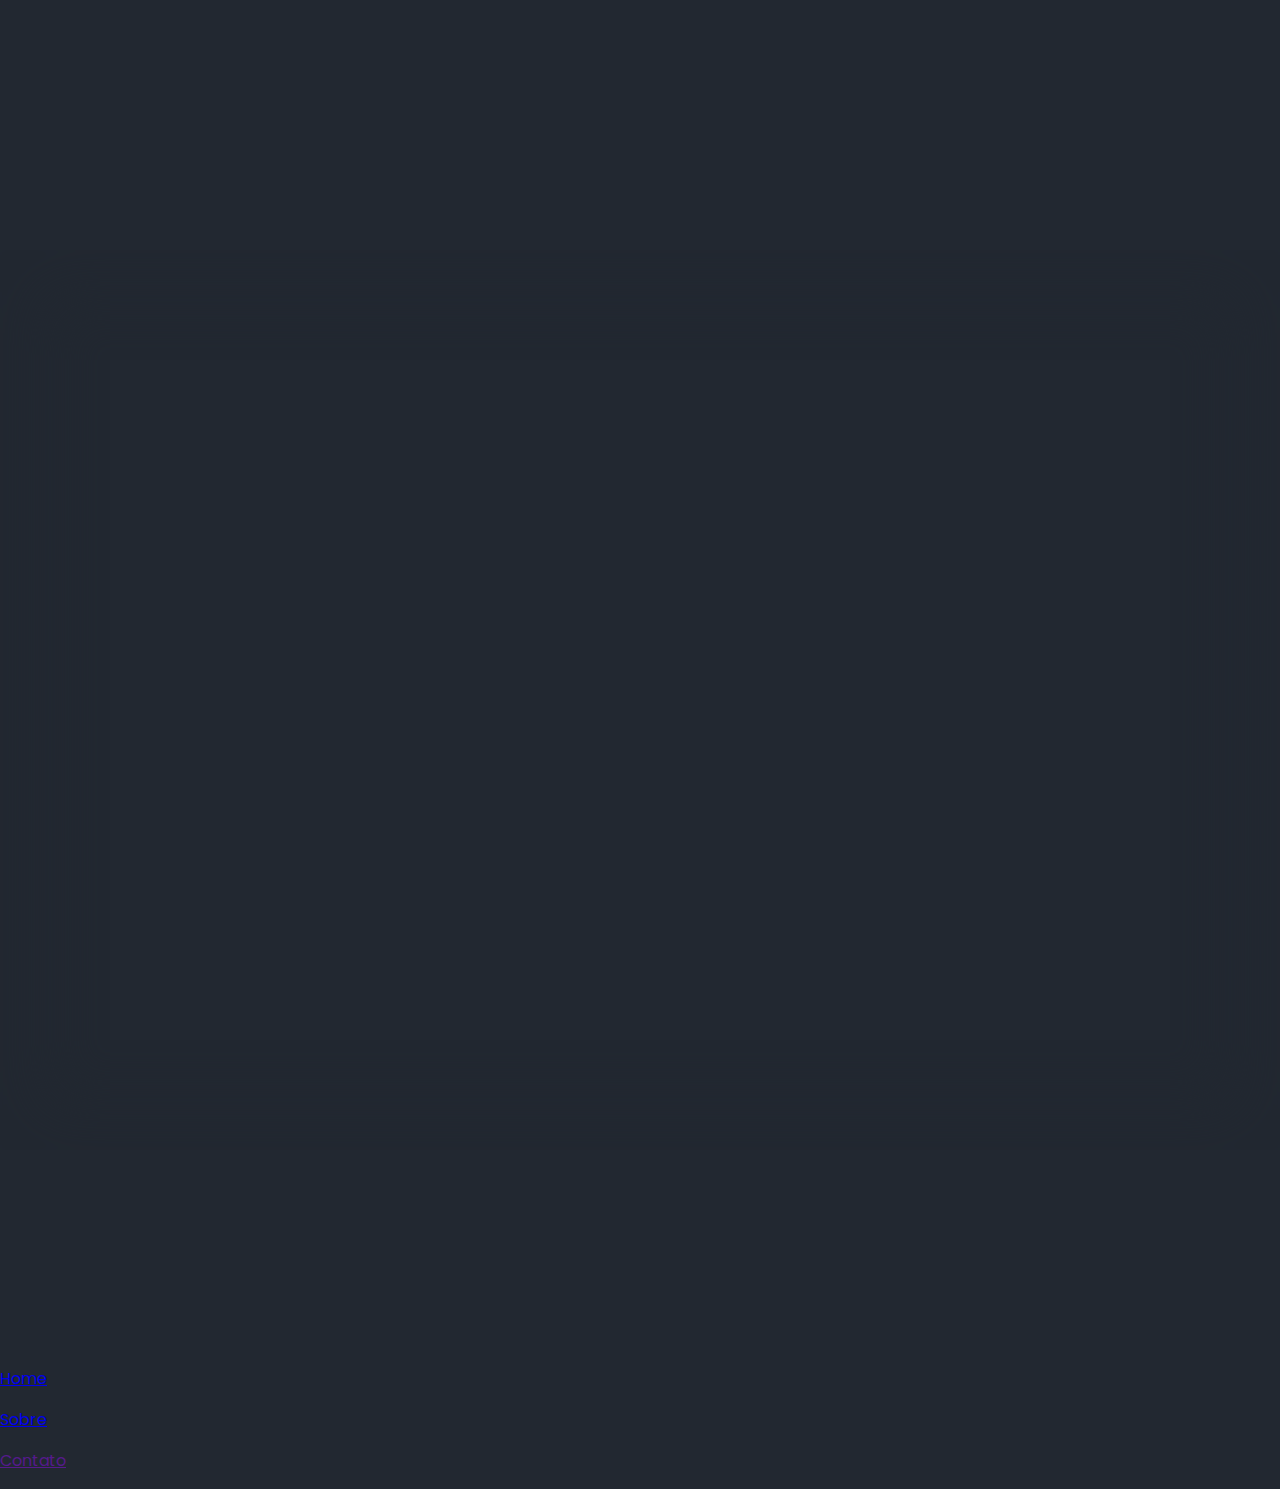
==== commit 5144c617: "update css" ====
--- a/index.html
+++ b/index.html
@@ -65,52 +65,45 @@
             e Node.js.</span
           >
         </p>
-        <div style="display: inline_block">
+        <div class="iconLanguages" style="display: inline_block">
           <br />
           <img
-            align="center"
             alt="Js"
             height="30"
             width="40"
             src="https://raw.githubusercontent.com/devicons/devicon/master/icons/javascript/javascript-plain.svg"
           />
           <img
-            align="center"
             alt="Ts"
             height="30"
             width="40"
             src="https://raw.githubusercontent.com/devicons/devicon/master/icons/typescript/typescript-plain.svg"
           />
           <img
-            align="center"
             alt="React"
             height="30"
             width="40"
             src="https://raw.githubusercontent.com/devicons/devicon/master/icons/react/react-original.svg"
           />
           <img
-            align="center"
             alt="HTML"
             height="30"
             width="40"
             src="https://raw.githubusercontent.com/devicons/devicon/master/icons/html5/html5-original.svg"
           />
           <img
-            align="center"
             alt="CSS"
             height="30"
             width="40"
             src="https://raw.githubusercontent.com/devicons/devicon/master/icons/css3/css3-original.svg"
           />
           <img
-            align="center"
             alt="Graphql"
             height="30"
             width="40"
             src="https://cdn.jsdelivr.net/gh/devicons/devicon@latest/icons/graphql/graphql-plain.svg"
           />
           <img
-            align="center"
             alt="Nodejs"
             height="30"
             width="40"
@@ -133,7 +126,9 @@
         <div class="project">
           <div class="ProjectImg"></div>
           <div class="projectButtons">
-            <a href="" class="textColorBlueWithShadow poppins-regular">Ver Projeto</a>
+            <a href="" class="textColorBlueWithShadow poppins-regular"
+              >Ver Projeto</a
+            >
           </div>
         </div>
       </div>
@@ -145,10 +140,10 @@
         <span class="titleHireMeUp textColorBlue">interessou?</span>
       </h1>
       <div class="sendAMessageText">
-        <span class="poppins-regular">Envie uma mensagem</span>
+        <span class="textColorWhite poppins-regular">Envie uma mensagem</span>
       </div>
 
-      <form id="contact-form" class="sendAMessage poppins-bold">
+      <form id="contact-form" class="textColorWhite sendAMessage poppins-bold">
         <label for="fname">Seu nome</label>
         <input
           class="inputsContactForm"
@@ -177,7 +172,7 @@
         ></textarea>
         <div class="buttonSendContainer">
           <button
-            class="buttonSendMessage poppins-bold projectButtonBlue"
+            class="poppins-bold textColorBlueWithShadow"
             type="submit"
           >
             Enviar <span class="iconSend"></span>
--- a/style.css
+++ b/style.css
@@ -291,6 +291,14 @@
     background-size: contain;
     width: 100%;
     height: 50%;
+  }
+
+  .iconLanguages {
+    width: 100%;
+    display: flex;
+    justify-content: center;
+    align-items: center;
+    padding: 20px;
   }
 
   /* ---------------------------------------------- */
@@ -368,6 +376,76 @@
   }
 
   /* ---------------------------------------------- */
+
+  /* HireMe Section */
+
+  #HireMe {
+    width: 100vw;
+    height: 100vh;
+    display: flex;
+    justify-content: center;
+    align-items: center;
+    flex-direction: column;
+  }
+
+  #HireMe span {
+    font-size: 200%;
+  }
+
+  .aboutContainer {
+    display: flex;
+    justify-content: center;
+    align-items: center;
+    flex-direction: column;
+  }
+
+  section > form {
+    display: flex;
+    flex-direction: column;
+    justify-content: center;
+    align-items: center;
+    width: 100vw;
+    padding: 10px;
+  }
+
+  .sendAMessage input,
+  textarea {
+    width: 90%;
+    padding: 10px;
+    outline: none;
+    border: none;
+    border-radius: 10px;
+    margin-bottom: 10px;
+    background-color: #393e46;
+    color: #eeeeee;
+    font-size: 110%;
+    font-family: "Poppins";
+  }
+
+  .sendAMessage label {
+    width: 90%;
+  }
+
+  .sendAMessage textarea {
+    height: 30vh;
+  }
+
+  .sendAMessage button{
+    width: 30vw;
+    padding: 5px;
+    text-align: center;
+    align-content: center;
+    display: flex;
+    justify-content: center;
+    align-items: center;
+  }
+
+  .iconSend{
+    width: 20%;
+    height: 100%;
+    background-size: contain;
+  }
+  /* ---------------------------------------------- */
 }
 
 /* Small devices (portrait tablets and large phones, 600px and up) */
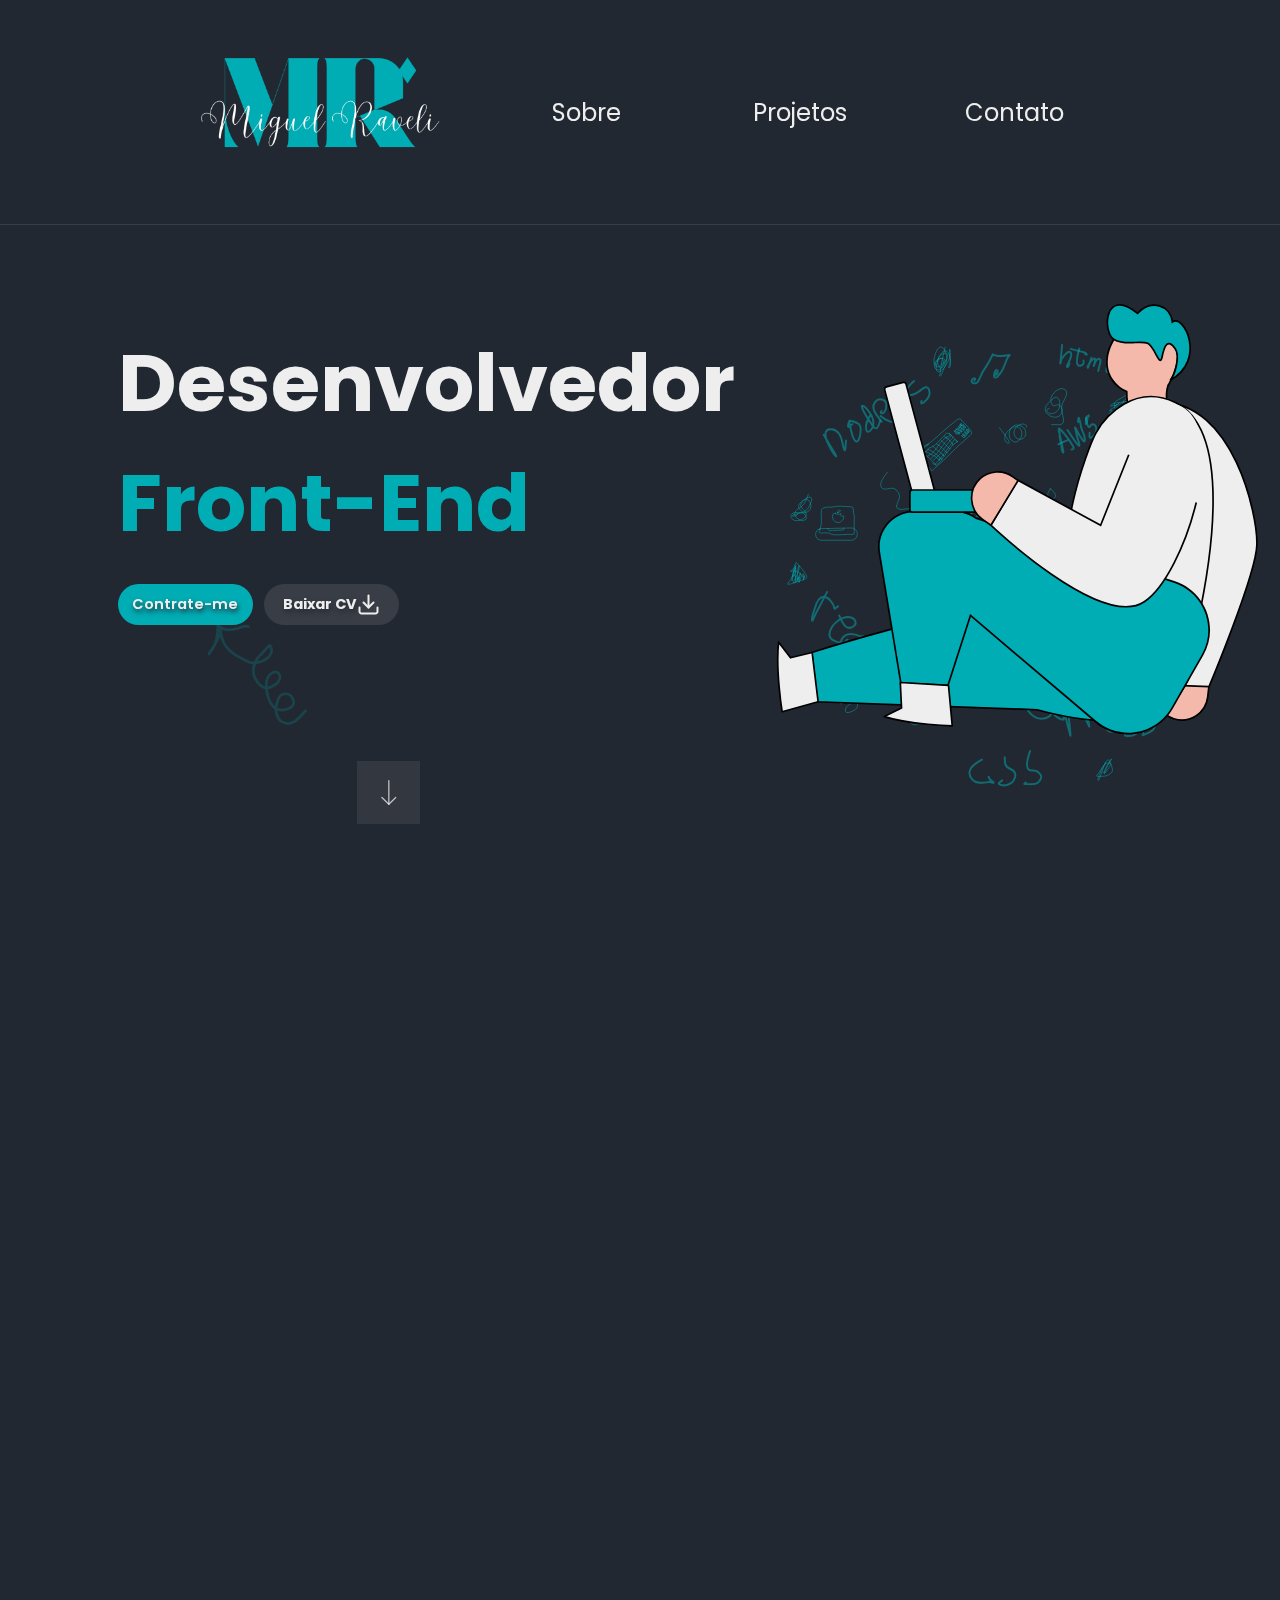
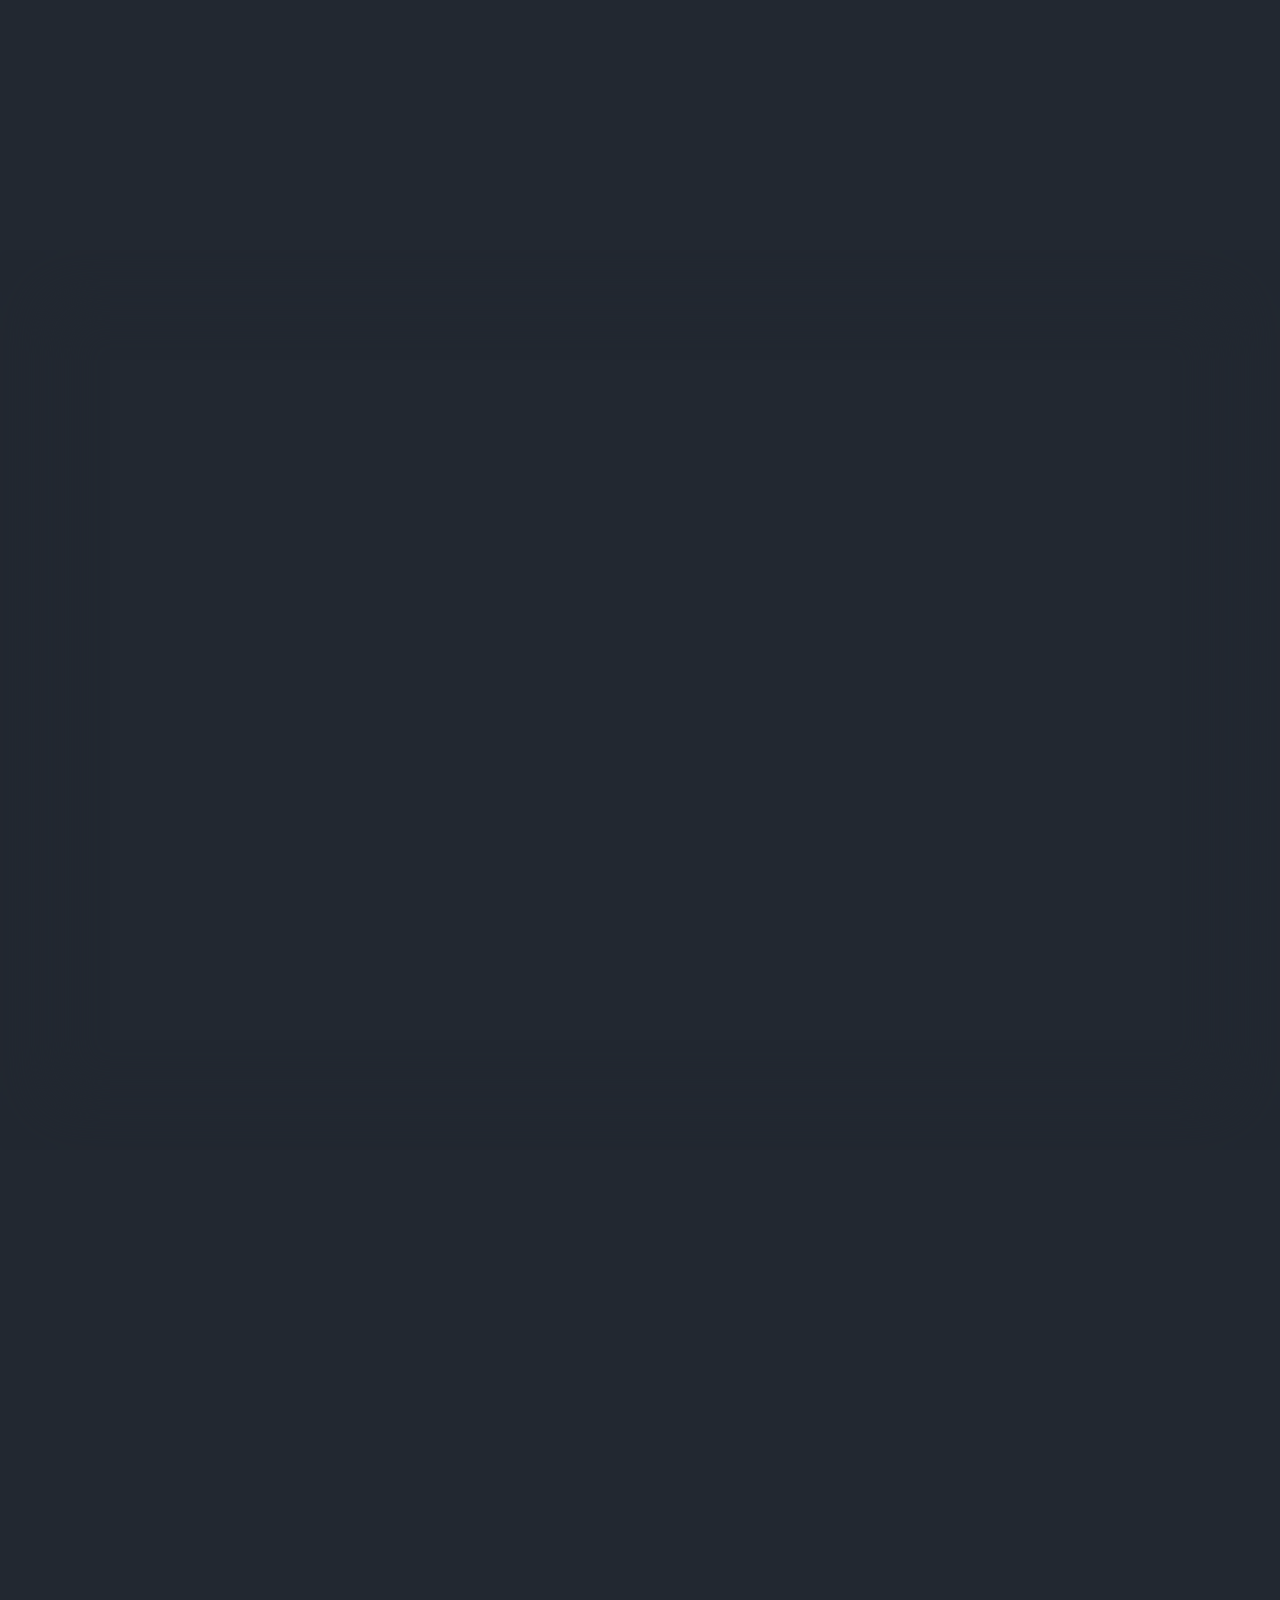
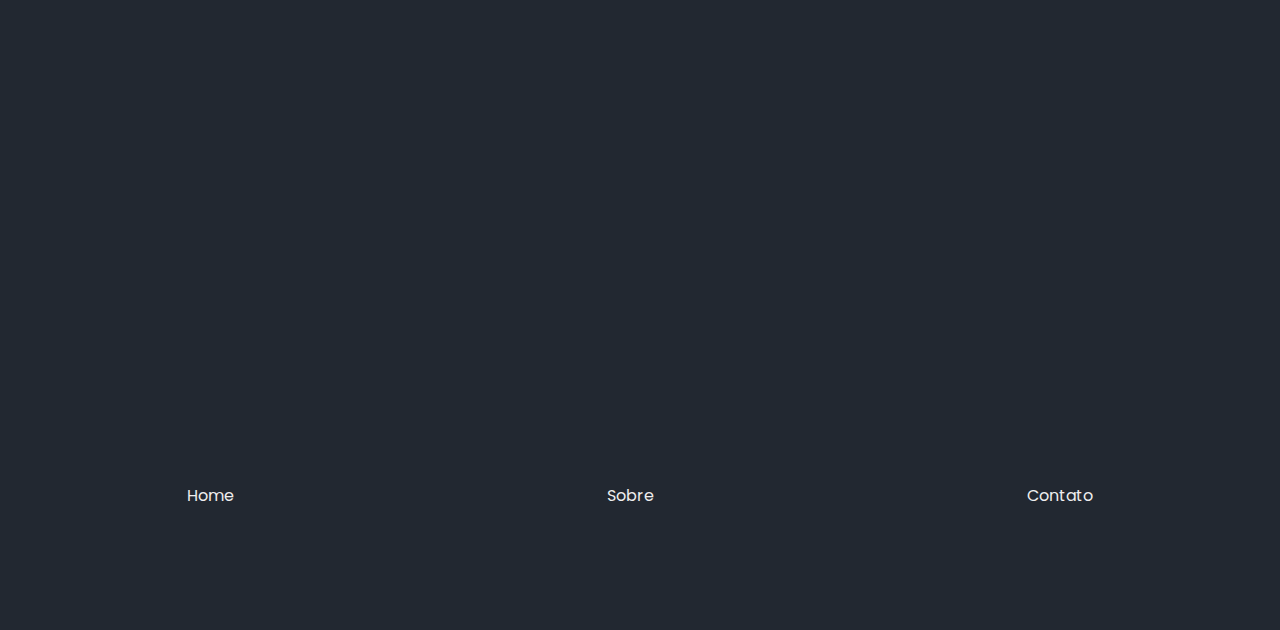
==== commit 7fa952cd: "update css" ====
--- a/index.html
+++ b/index.html
@@ -12,6 +12,12 @@
       rel="stylesheet"
     />
     <link rel="shortcut icon" href="imgs/favicon.ico" type="image/x-icon" />
+
+    <link
+      rel="stylesheet"
+      type="text/css"
+      href="https://cdn.jsdelivr.net/gh/devicons/devicon@latest/devicon.min.css"
+    />
   </head>
   <header id="Home" class="hidden">
     <div class="headerContainer">
@@ -135,14 +141,16 @@
       <div class="line2"></div>
     </section>
     <section id="HireMe" class="hidden">
-      <h1 class="hireMeTitle poppins-bold">
-        <span class="titleHireMeUp textColorWhite">Eaí, se</span>
-        <span class="titleHireMeUp textColorBlue">interessou?</span>
-      </h1>
-      <div class="sendAMessageText">
-        <span class="textColorWhite poppins-regular">Envie uma mensagem</span>
-      </div>
-
+      <div class="hireMeTitle">
+        <h1 class="poppins-bold">
+          <span class="titleHireMeUp textColorWhite">Eaí, se</span>
+          <span class="titleHireMeUp textColorBlue">interessou?</span>
+        </h1>
+        <div class="sendAMessageText">
+          <span class="textColorWhite poppins-regular">Envie uma mensagem</span>
+        </div>
+        <div class="hiremeImg"></div>
+      </div>
       <form id="contact-form" class="textColorWhite sendAMessage poppins-bold">
         <label for="fname">Seu nome</label>
         <input
@@ -171,10 +179,7 @@
           required
         ></textarea>
         <div class="buttonSendContainer">
-          <button
-            class="poppins-bold textColorBlueWithShadow"
-            type="submit"
-          >
+          <button class="poppins-bold textColorBlueWithShadow" type="submit">
             Enviar <span class="iconSend"></span>
           </button>
         </div>
@@ -201,8 +206,8 @@
     </div>
 
     <div class="socialMedias">
-      <a href class="GitHubIcon"></a>
-      <a class="LinkedinIcon"></a>
+      <i class="devicon-github-original"></i>
+      <i class="devicon-linkedin-plain colored"></i>
     </div>
   </footer>
 </html>
--- a/style.css
+++ b/style.css
@@ -389,14 +389,10 @@
   }
 
   #HireMe span {
-    font-size: 200%;
-  }
-
-  .aboutContainer {
-    display: flex;
-    justify-content: center;
-    align-items: center;
-    flex-direction: column;
+    font-size: 150%;
+  }
+  #HireMe h1 {
+    padding: 10px;
   }
 
   section > form {
@@ -430,7 +426,7 @@
     height: 30vh;
   }
 
-  .sendAMessage button{
+  .sendAMessage button {
     width: 30vw;
     padding: 5px;
     text-align: center;
@@ -440,11 +436,51 @@
     align-items: center;
   }
 
-  .iconSend{
+  .iconSend {
     width: 20%;
     height: 100%;
     background-size: contain;
   }
+
+  .hireMeTitle {
+    text-align: center;
+  }
+  /* ---------------------------------------------- */
+
+  /* Footer */
+
+  Footer {
+    width: 100vw;
+    height: 10vh;
+  }
+
+  .footerAnchorLinks {
+    display: flex;
+    justify-content: space-around;
+    align-items: center;
+    flex-direction: row;
+    width: 100%;
+    height: 100%;
+  }
+
+  .footerAnchorLinks a {
+    color: #eeeeee;
+    text-decoration: none;
+  }
+
+  .socialMedias {
+    height: 10vh;
+    width: 100vw;
+    display: flex;
+    justify-content: center;
+    align-items: center;
+    gap: 2em;
+  }
+
+  .socialMedias i {
+    font-size: 2.5em;
+  }
+
   /* ---------------------------------------------- */
 }
 
@@ -684,6 +720,111 @@
   }
 
   /* ---------------------------------------------- */
+
+  /* HireMe Section */
+
+  #HireMe {
+    width: 100vw;
+    height: 100vh;
+    display: flex;
+    justify-content: center;
+    align-items: center;
+    flex-direction: column;
+  }
+
+  #HireMe span {
+    font-size: 150%;
+  }
+  #HireMe h1 {
+    padding: 10px;
+  }
+
+  section > form {
+    display: flex;
+    flex-direction: column;
+    justify-content: center;
+    align-items: center;
+    width: 100vw;
+    padding: 10px;
+  }
+
+  .sendAMessage input,
+  textarea {
+    width: 90%;
+    padding: 10px;
+    outline: none;
+    border: none;
+    border-radius: 10px;
+    margin-bottom: 10px;
+    background-color: #393e46;
+    color: #eeeeee;
+    font-size: 110%;
+    font-family: "Poppins";
+  }
+
+  .sendAMessage label {
+    width: 90%;
+  }
+
+  .sendAMessage textarea {
+    height: 30vh;
+  }
+
+  .sendAMessage button {
+    width: 30vw;
+    padding: 5px;
+    text-align: center;
+    align-content: center;
+    display: flex;
+    justify-content: center;
+    align-items: center;
+  }
+
+  .iconSend {
+    width: 20%;
+    height: 100%;
+    background-size: contain;
+  }
+  .hireMeTitle {
+    text-align: center;
+  }
+  /* ---------------------------------------------- */
+
+  /* Footer */
+
+  Footer {
+    width: 100vw;
+    height: 10vh;
+  }
+
+  .footerAnchorLinks {
+    display: flex;
+    justify-content: space-around;
+    align-items: center;
+    flex-direction: row;
+    width: 100%;
+    height: 100%;
+  }
+
+  .footerAnchorLinks a {
+    color: #eeeeee;
+    text-decoration: none;
+  }
+
+  .socialMedias {
+    height: 10vh;
+    width: 100vw;
+    display: flex;
+    justify-content: center;
+    align-items: center;
+    gap: 2em;
+  }
+
+  .socialMedias i {
+    font-size: 3em;
+  }
+
+  /* ---------------------------------------------- */
 }
 
 /* Medium devices (landscape tablets, 768px and up) */
@@ -713,6 +854,41 @@
     width: 50%;
     height: 100%;
   }
+
+  /* Footer */
+
+  Footer {
+    width: 100vw;
+    height: 10vh;
+  }
+
+  .footerAnchorLinks {
+    display: flex;
+    justify-content: space-around;
+    align-items: center;
+    flex-direction: row;
+    width: 100%;
+    height: 100%;
+  }
+
+  .footerAnchorLinks a {
+    color: #eeeeee;
+    text-decoration: none;
+  }
+
+  .socialMedias {
+    height: 10vh;
+    width: 100vw;
+    display: flex;
+    justify-content: center;
+    align-items: center;
+    gap: 2em;
+  }
+  .socialMedias i {
+    font-size: 3em;
+  }
+
+  /* ---------------------------------------------- */
 }
 
 /* Large devices (laptops/desktops, 992px and up) */
@@ -970,6 +1146,125 @@
   }
 
   /* ---------------------------------------------- */
+
+  /* HireMe Section */
+
+  #HireMe {
+    width: 100vw;
+    height: 100vh;
+    display: flex;
+    justify-content: center;
+    align-items: center;
+    flex-direction: row;
+  }
+
+  #HireMe span {
+    font-size: 150%;
+  }
+  #HireMe h1 {
+    padding: 10px;
+  }
+
+  section > form {
+    display: flex;
+    flex-direction: column;
+    justify-content: center;
+    align-items: center;
+    width: 50vw;
+    padding: 10px;
+  }
+
+  .sendAMessage input,
+  textarea {
+    width: 90%;
+    padding: 10px;
+    outline: none;
+    border: none;
+    border-radius: 10px;
+    margin-bottom: 10px;
+    background-color: #393e46;
+    color: #eeeeee;
+    font-size: 110%;
+    font-family: "Poppins";
+  }
+
+  .sendAMessage label {
+    width: 90%;
+  }
+
+  .sendAMessage textarea {
+    height: 30vh;
+  }
+
+  .sendAMessage button {
+    width: 15vw;
+    padding: 5px;
+    text-align: center;
+    align-content: center;
+    display: flex;
+    justify-content: center;
+    align-items: center;
+  }
+
+  .iconSend {
+    width: 20%;
+    height: 100%;
+    background-size: contain;
+    padding: 15px;
+  }
+
+  .hiremeImg {
+    background: url("imgs/man/Group\ 2372.svg") no-repeat center center;
+    background-size: contain;
+    width: 50%;
+    height: 50%;
+  }
+
+  .hireMeTitle {
+    display: flex;
+    flex-direction: column;
+    justify-content: center;
+    align-items: center;
+    width: 50%;
+    height: 90%;
+    padding: 10px;
+  }
+  /* ---------------------------------------------- */
+  /* Footer */
+
+  Footer {
+    width: 100vw;
+    height: 10vh;
+  }
+
+  .footerAnchorLinks {
+    display: flex;
+    justify-content: space-around;
+    align-items: center;
+    flex-direction: row;
+    width: 100%;
+    height: 100%;
+  }
+
+  .footerAnchorLinks a {
+    color: #eeeeee;
+    text-decoration: none;
+  }
+
+  .socialMedias {
+    height: 10vh;
+    width: 100vw;
+    display: flex;
+    justify-content: center;
+    align-items: center;
+    gap: 2em;
+  }
+
+  .socialMedias i {
+    font-size: 3em;
+  }
+
+  /* ---------------------------------------------- */
 }
 
 /* Extra large devices (large laptops and desktops, 1200px and up) */
@@ -1217,6 +1512,90 @@
   }
 
   /* ---------------------------------------------- */
+
+  /* HireMe Section */
+
+  #HireMe {
+    width: 100vw;
+    height: 100vh;
+    display: flex;
+    justify-content: center;
+    align-items: center;
+    flex-direction: row;
+  }
+
+  #HireMe span {
+    font-size: 150%;
+  }
+  #HireMe h1 {
+    padding: 10px;
+  }
+
+  section > form {
+    display: flex;
+    flex-direction: column;
+    justify-content: center;
+    align-items: center;
+    width: 80vw;
+    padding: 10px;
+  }
+
+  .sendAMessage input,
+  textarea {
+    width: 90%;
+    padding: 10px;
+    outline: none;
+    border: none;
+    border-radius: 10px;
+    margin-bottom: 10px;
+    background-color: #393e46;
+    color: #eeeeee;
+    font-size: 110%;
+    font-family: "Poppins";
+  }
+
+  .sendAMessage label {
+    width: 90%;
+  }
+
+  .sendAMessage textarea {
+    height: 30vh;
+  }
+
+  .sendAMessage button {
+    width: 10vw;
+    padding: 5px;
+    text-align: center;
+    align-content: center;
+    display: flex;
+    justify-content: center;
+    align-items: center;
+  }
+
+  .iconSend {
+    width: 20%;
+    height: 100%;
+    background-size: contain;
+    padding: 15px;
+  }
+
+  .hiremeImg {
+    background: url("imgs/man/Group\ 2372.svg") no-repeat center center;
+    background-size: contain;
+    width: 50%;
+    height: 50%;
+  }
+
+  .hireMeTitle {
+    display: flex;
+    flex-direction: column;
+    justify-content: center;
+    align-items: center;
+    width: 50%;
+    height: 90%;
+    padding: 10px;
+  }
+  /* ---------------------------------------------- */
 }
 /* Fonts - Poppins */
 
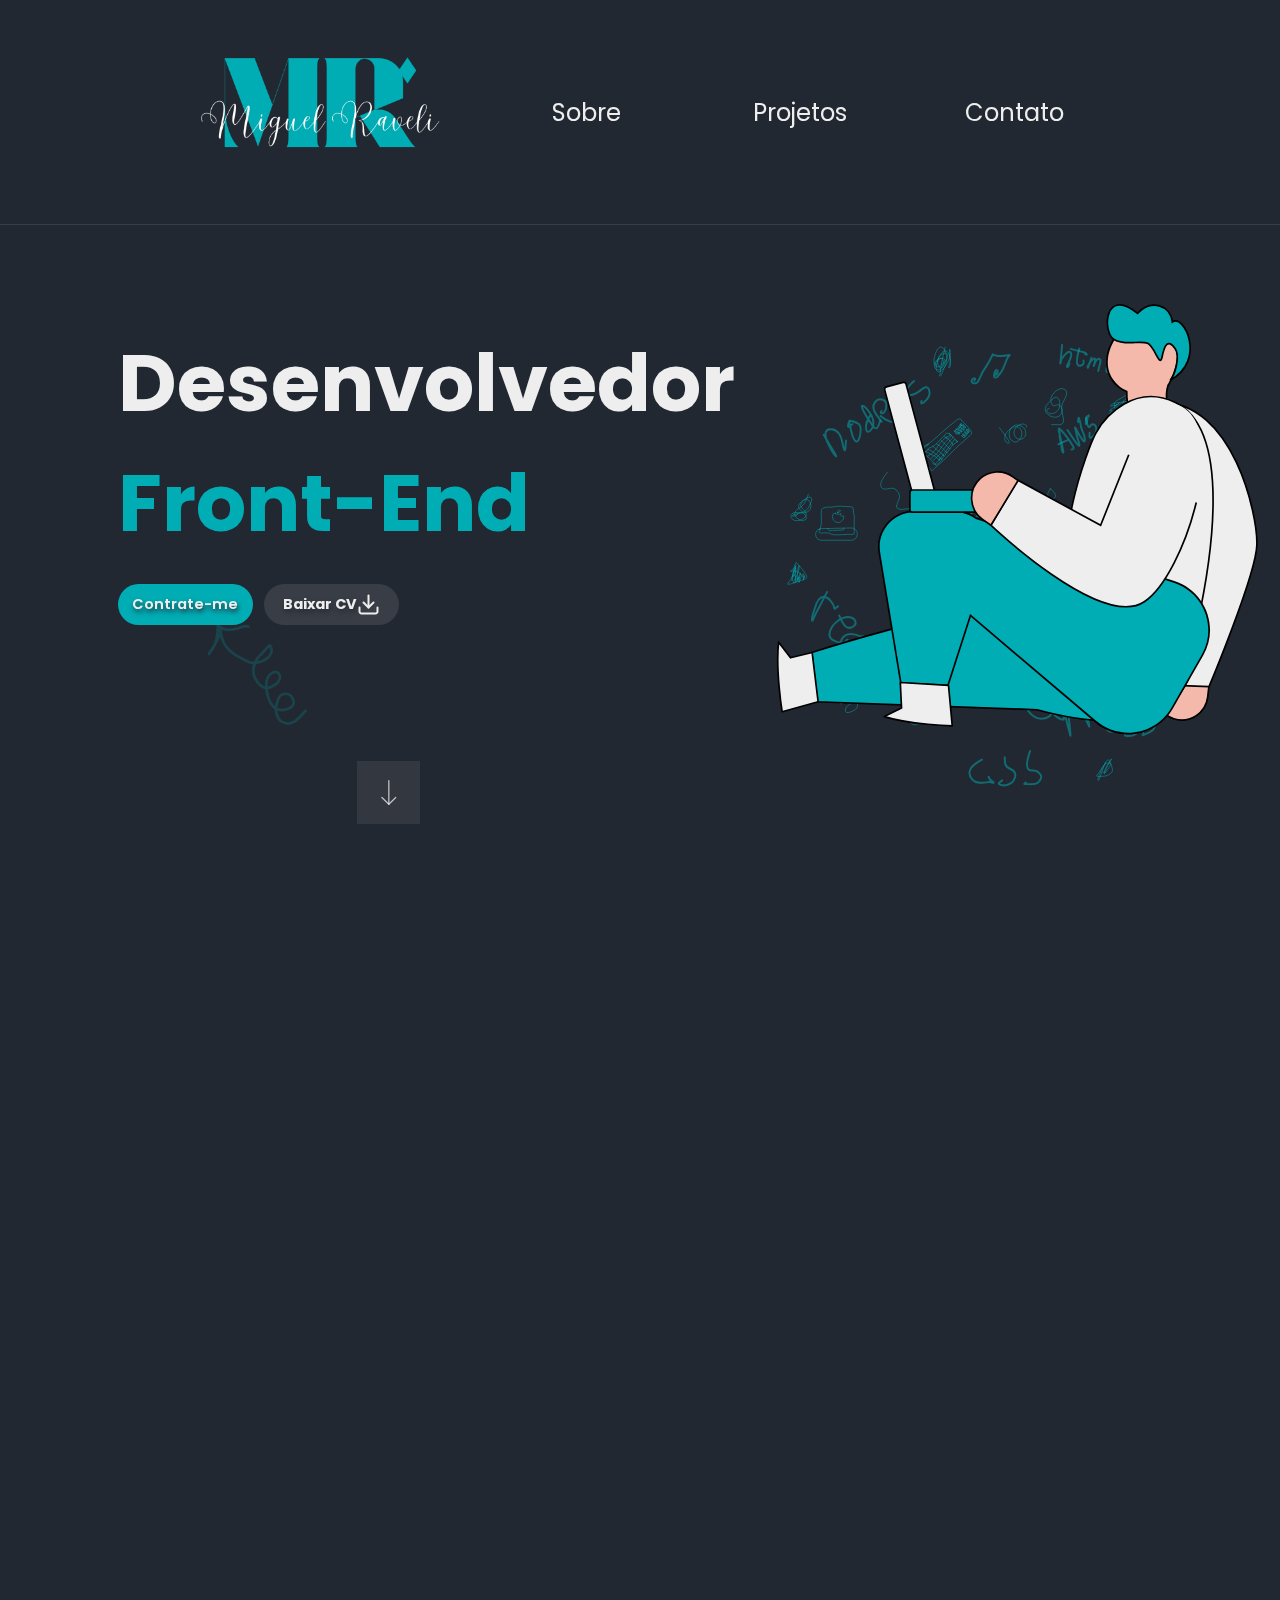
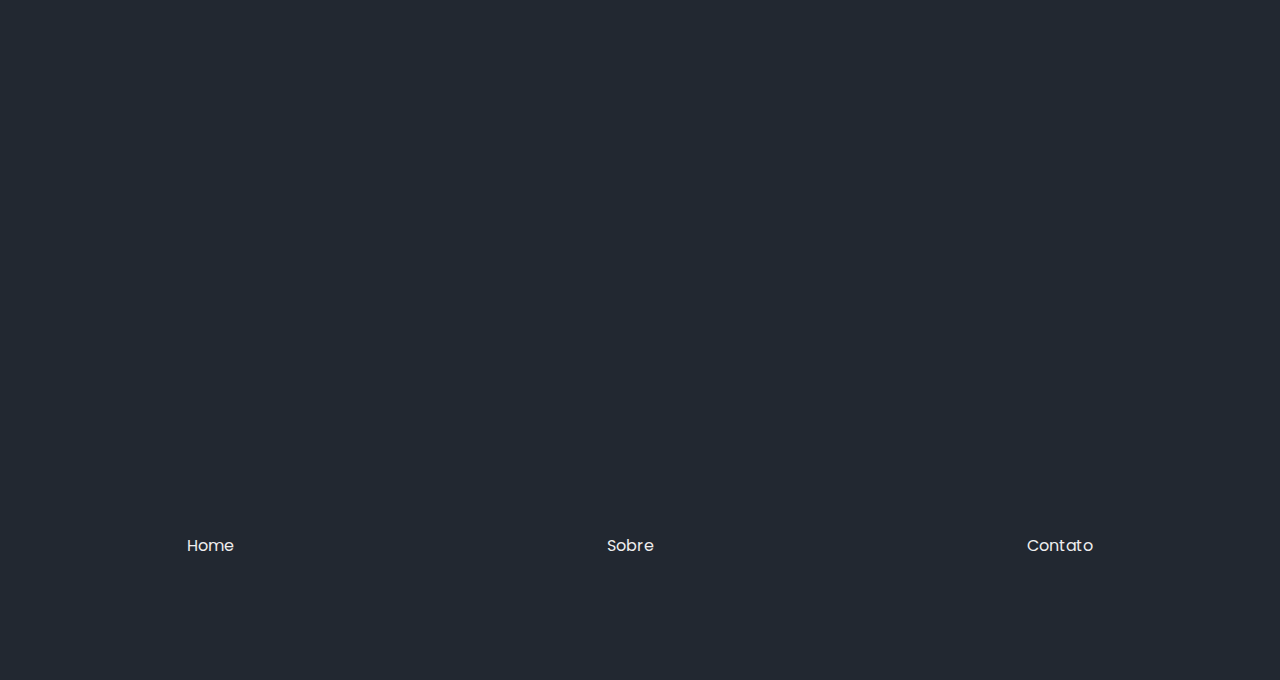
==== commit 014c82e9: "update css" ====
--- a/index.html
+++ b/index.html
@@ -72,7 +72,6 @@
           >
         </p>
         <div class="iconLanguages" style="display: inline_block">
-          <br />
           <img
             alt="Js"
             height="30"
@@ -116,7 +115,6 @@
             src="https://cdn.jsdelivr.net/gh/devicons/devicon@latest/icons/nodejs/nodejs-plain.svg"
           />
         </div>
-        <br /><br />
       </div>
       <div class="aboutMeManImg"></div>
       <div class="line2"></div>
--- a/style.css
+++ b/style.css
@@ -145,7 +145,6 @@
   .logo {
     background: url("imgs/Logotipo.png") no-repeat center center;
     background-size: cover;
-
     width: 70%;
     height: 80%;
   }
@@ -168,10 +167,11 @@
     justify-content: center;
     align-items: center;
     width: 100vw;
+    height: 75vh;
   }
   .HomeContainer {
     width: 100vw;
-    height: auto;
+    height: 100%;
     padding: 10px;
     display: flex;
     flex-direction: column;
@@ -181,11 +181,11 @@
 
   .titleContainer {
     width: 100%;
-    min-height: 40vh;
+    height: 50%;
     max-height: auto;
     display: flex;
     flex-direction: column;
-    justify-content: center;
+    justify-content: space-between;
     align-items: center;
     background: url("imgs/backgrounds/Vector\ 186.svg") no-repeat 30% 90%;
     background-size: 50px;
@@ -196,7 +196,7 @@
   }
 
   .title span {
-    font-size: 150%;
+    font-size: 100%;
   }
 
   .titleButtons {
@@ -209,9 +209,9 @@
   }
   .titleButtons a,
   button {
-    font-size: 120%;
-    padding: 10px;
-    width: 35%;
+    font-size: 100%;
+    padding: 10px;
+    width: 45%;
     height: 100%;
     text-align: center;
     align-content: center;
@@ -231,7 +231,7 @@
   }
   .iconDownPage {
     width: 15%;
-    height: 7vh;
+    height: 15%;
     background-size: contain;
   }
   .Cargo {
@@ -240,7 +240,7 @@
     justify-content: center;
     align-items: center;
     width: 100vw;
-    height: auto;
+    height: 50%;
     padding: 10px;
     background: url("imgs/backgrounds/doodles\ mixed\ round.svg") no-repeat
       center center;
@@ -250,7 +250,7 @@
     background: url("imgs/man/Group\ 2345.svg") no-repeat center center;
     background-size: contain;
     width: 100vw;
-    height: 30vh;
+    height: 100%;
   }
   /* ---------------------------------------------- */
 
@@ -260,6 +260,7 @@
     margin-top: 50px;
     width: 100vw;
     height: 100vh;
+    padding: 10px;
   }
 
   .aboutContainer {
@@ -267,23 +268,35 @@
     flex-direction: column;
     justify-content: center;
     align-items: center;
-    padding: 10px;
     width: 100%;
     height: 50%;
   }
 
   .titleAbout {
-    font-size: 300%;
+    font-size: 200%;
     background: url("imgs/backgrounds/lightbulb.svg") no-repeat 80% center;
     background-size: 50px;
     width: 100%;
-    text-align: center;
+    height: 20%;
+    text-align: center;
+    align-content: center;
   }
 
   .aboutContainer p {
     width: 80%;
     text-indent: 20px;
     text-align: justify;
+    height: 60%;
+    font-size: 80%;
+  }
+
+  .iconLanguages {
+    width: 100%;
+    height: 20%;
+    display: flex;
+    justify-content: center;
+    align-items: center;
+    padding: 10px;
   }
 
   .aboutMeManImg {
@@ -291,14 +304,7 @@
     background-size: contain;
     width: 100%;
     height: 50%;
-  }
-
-  .iconLanguages {
-    width: 100%;
-    display: flex;
-    justify-content: center;
-    align-items: center;
-    padding: 20px;
+    padding: 10px;
   }
 
   /* ---------------------------------------------- */
@@ -307,7 +313,8 @@
 
   #Projects {
     width: 100vw;
-    height: 100vh;
+    min-height: 100vh;
+    max-height: auto;
     display: flex;
     flex-direction: column;
     justify-content: center;
@@ -315,7 +322,7 @@
   }
 
   #Projects span {
-    font-size: 250%;
+    font-size: 150%;
   }
 
   #Projects h1 {
@@ -336,7 +343,7 @@
   }
 
   .project {
-    width: 70%;
+    width: 100%;
     height: 40vh;
     padding: 5px;
     display: flex;
@@ -484,7 +491,6 @@
   /* ---------------------------------------------- */
 }
 
-/* Small devices (portrait tablets and large phones, 600px and up) */
 @media only screen and (min-width: 600px) {
   /* Header */
   .headerContainer {
@@ -499,8 +505,7 @@
   .logo {
     background: url("imgs/Logotipo.png") no-repeat center center;
     background-size: cover;
-
-    width: 60%;
+    width: 70%;
     height: 80%;
   }
 
@@ -511,6 +516,7 @@
     width: 100%;
     height: 20%;
   }
+
   /* ---------------------------------------------- */
   /* Body Section Home */
 
@@ -520,10 +526,11 @@
     justify-content: center;
     align-items: center;
     width: 100vw;
+    height: 75vh;
   }
   .HomeContainer {
     width: 100vw;
-    height: auto;
+    height: 100%;
     padding: 10px;
     display: flex;
     flex-direction: column;
@@ -533,11 +540,11 @@
 
   .titleContainer {
     width: 100%;
-    min-height: 40vh;
+    height: 50%;
     max-height: auto;
     display: flex;
     flex-direction: column;
-    justify-content: center;
+    justify-content: space-between;
     align-items: center;
     background: url("imgs/backgrounds/Vector\ 186.svg") no-repeat 30% 90%;
     background-size: 50px;
@@ -561,9 +568,9 @@
   }
   .titleButtons a,
   button {
-    font-size: 120%;
-    padding: 10px;
-    width: 35%;
+    font-size: 100%;
+    padding: 10px;
+    width: 30%;
     height: 100%;
     text-align: center;
     align-content: center;
@@ -577,13 +584,13 @@
     align-items: center;
   }
   .iconDownload {
-    padding: 10px;
     width: 20%;
     height: 100%;
+    padding: 10px;
   }
   .iconDownPage {
     width: 15%;
-    height: 7vh;
+    height: 15%;
     background-size: contain;
   }
   .Cargo {
@@ -592,7 +599,7 @@
     justify-content: center;
     align-items: center;
     width: 100vw;
-    height: auto;
+    height: 50%;
     padding: 10px;
     background: url("imgs/backgrounds/doodles\ mixed\ round.svg") no-repeat
       center center;
@@ -602,7 +609,7 @@
     background: url("imgs/man/Group\ 2345.svg") no-repeat center center;
     background-size: contain;
     width: 100vw;
-    height: 30vh;
+    height: 100%;
   }
   /* ---------------------------------------------- */
 
@@ -612,6 +619,7 @@
     margin-top: 50px;
     width: 100vw;
     height: 100vh;
+    padding: 10px;
   }
 
   .aboutContainer {
@@ -619,23 +627,35 @@
     flex-direction: column;
     justify-content: center;
     align-items: center;
-    padding: 10px;
     width: 100%;
     height: 50%;
   }
 
   .titleAbout {
-    font-size: 300%;
+    font-size: 200%;
     background: url("imgs/backgrounds/lightbulb.svg") no-repeat 80% center;
     background-size: 50px;
     width: 100%;
-    text-align: center;
+    height: 20%;
+    text-align: center;
+    align-content: center;
   }
 
   .aboutContainer p {
     width: 80%;
     text-indent: 20px;
     text-align: justify;
+    height: 60%;
+    font-size: 100%;
+  }
+
+  .iconLanguages {
+    width: 100%;
+    height: 20%;
+    display: flex;
+    justify-content: center;
+    align-items: center;
+    padding: 10px;
   }
 
   .aboutMeManImg {
@@ -643,6 +663,7 @@
     background-size: contain;
     width: 100%;
     height: 50%;
+    padding: 10px;
   }
 
   /* ---------------------------------------------- */
@@ -944,7 +965,6 @@
   .HomeContainer {
     width: 100vw;
     height: 75vh;
-    min-height: 75vh;
     max-height: auto;
     padding: 10px;
     display: flex;
@@ -960,7 +980,7 @@
     flex-direction: column;
     justify-content: center;
     align-items: start;
-    background: url("imgs/backgrounds/Vector\ 186.svg") no-repeat 30% 75%;
+    background: url("imgs/backgrounds/Vector\ 186.svg") no-repeat 30% 85%;
     background-size: 100px;
     padding: 40px;
   }
@@ -1004,8 +1024,8 @@
   }
   .iconDownPage {
     width: 100%;
-    height: 7vh;
-    margin-top: 20%;
+    height: 10%;
+    margin-top: 5%;
     background-size: contain;
   }
   .Cargo {
@@ -1032,6 +1052,7 @@
 
   #About {
     margin-top: 50px;
+    margin-bottom: 50px;
     width: 100vw;
     height: 100vh;
     display: flex;
@@ -1053,17 +1074,25 @@
     font-size: 300%;
     background: url("imgs/backgrounds/lightbulb.svg") no-repeat 90% center;
     background-size: 50px;
-    width: 80%;
+    width: 100%;
     text-align: left;
+    height: auto;
+    margin: 0;
   }
 
   .aboutContainer p {
-    width: 80%;
+    width: 100%;
     text-indent: 0;
     text-align: start;
-    font-size: 150%;
-  }
-
+    font-size: 130%;
+    height: auto;
+    margin: 0;
+  }
+
+  .iconLanguages {
+    height: auto;
+    margin: 0;
+  }
   .aboutMeManImg {
     background: url("imgs/backgrounds/Component\ 1.svg") no-repeat center center;
     background-size: contain;
@@ -1398,6 +1427,7 @@
 
   #About {
     margin-top: 50px;
+    margin-bottom: 50px;
     width: 100vw;
     height: 100vh;
     display: flex;
@@ -1411,31 +1441,38 @@
     justify-content: center;
     align-items: center;
     padding: 10px;
-    width: 40%;
+    width: 50%;
     height: 100%;
   }
 
   .titleAbout {
     font-size: 300%;
-    background: url("imgs/backgrounds/lightbulb.svg") no-repeat 80% center;
+    background: url("imgs/backgrounds/lightbulb.svg") no-repeat 90% center;
     background-size: 50px;
-    width: 80%;
+    width: 70%;
     text-align: left;
+    height: auto;
+    margin: 0;
   }
 
   .aboutContainer p {
-    width: 80%;
+    width: 70%;
     text-indent: 0;
-    text-align: start;
-    font-size: 120%;
     text-align: justify;
-  }
-
+    font-size: 130%;
+    height: auto;
+    margin: 0;
+  }
+
+  .iconLanguages {
+    height: auto;
+    margin: 0;
+  }
   .aboutMeManImg {
     background: url("imgs/backgrounds/Component\ 1.svg") no-repeat center center;
     background-size: contain;
-    width: 60%;
-    height: 60%;
+    width: 50%;
+    height: 100%;
   }
 
   /* ---------------------------------------------- */
@@ -1452,7 +1489,7 @@
       center;
     background-size: cover;
     background-attachment: fixed;
-    box-shadow: inset 0px 0px 50px 50px #222831;
+    box-shadow: inset 0px 0px 0px 0px #222831;
   }
 
   #Projects span {
@@ -1475,7 +1512,7 @@
   }
 
   .project {
-    width: calc(100% / 4);
+    width: calc(100% / 3.5);
     height: 55vh;
     padding: 5px;
     display: flex;
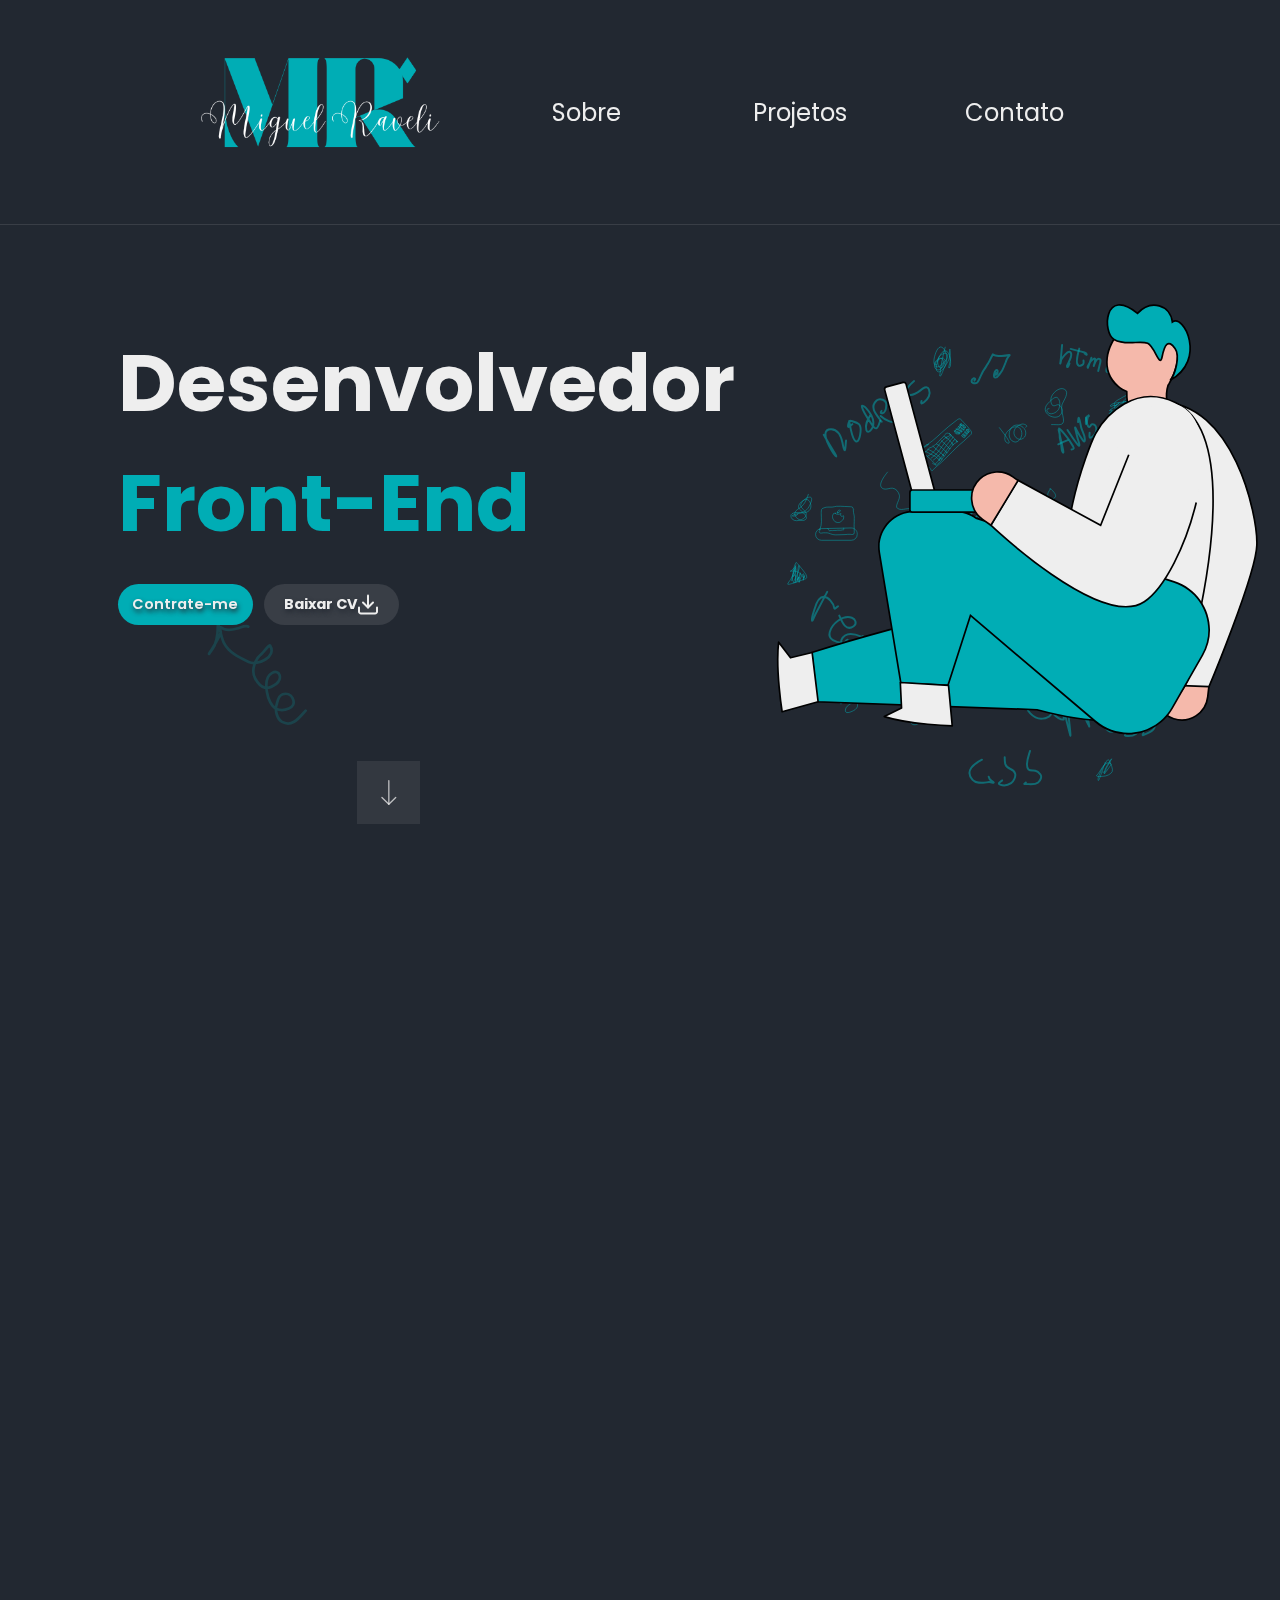
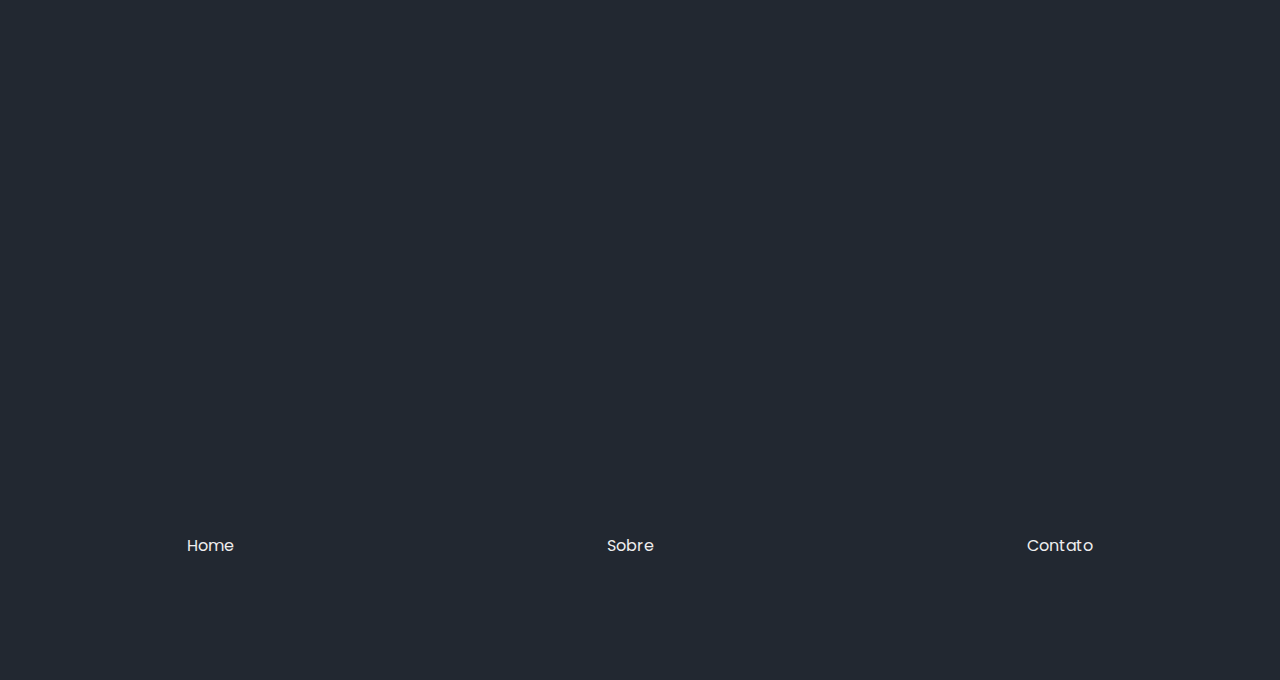
==== commit 22a4819f: "update links and css" ====
--- a/index.html
+++ b/index.html
@@ -25,7 +25,9 @@
       <nav class="AnchorLinks poppins-regular">
         <a href="#About"><p>Sobre</p></a>
         <a href="#Projects"> <p>Projetos</p></a>
-        <a href=""> <p>Contato</p></a>
+        <a target="_blank" href="https://wa.me/5511968324149">
+          <p>Contato</p></a
+        >
       </nav>
     </div>
   </header>
@@ -42,9 +44,14 @@
             <a href="#HireMe" class="textColorBlueWithShadow poppins-semibold"
               >Contrate-me</a
             >
-            <button class="textColorGrayWithShadow poppins-bold">
+            <a
+              href="Currículo Profissional Dev.pdf"
+              download="Currículo Miguel Raveli"
+              down
+              class="textColorGrayWithShadow poppins-bold"
+            >
               Baixar CV <span class="iconDownload"></span>
-            </button>
+            </a>
           </div>
           <a href="#About" class="iconDownPage"></a>
         </div>
@@ -197,15 +204,19 @@
         ><span class="iconAbout"></span>
         <p>Sobre</p></a
       >
-      <a href=""
+      <a target="_blank" href="https://wa.me/5511968324149"
         ><span class="iconContact"></span>
         <p>Contato</p></a
       >
     </div>
 
     <div class="socialMedias">
-      <i class="devicon-github-original"></i>
-      <i class="devicon-linkedin-plain colored"></i>
+      <a target="blank" href="https://github.com/MiguelRaveli">
+        <i class="devicon-github-original"></i
+      ></a>
+      <a target="blank" href="https://www.linkedin.com/in/miguel-raveli-gusmao/"
+        ><i class="devicon-linkedin-plain colored"></i
+      ></a>
     </div>
   </footer>
 </html>
--- a/style.css
+++ b/style.css
@@ -118,7 +118,7 @@
   cursor: pointer;
 }
 
-.titleButtons button:hover {
+.titleButtons a:hover {
   background-color: #eeeeee;
   color: #393e46;
   text-shadow: none;
@@ -126,8 +126,42 @@
   cursor: pointer;
 }
 
-.titleButtons button:hover > .iconDownload {
+.projectButtons a {
+  transition: all 0.3s;
+}
+
+.projectButtons a:hover {
+  background-color: #eeeeee;
+  color: #00adb5;
+  text-shadow: none;
+  transform: scale(1.05) translateY(-10px);
+  cursor: pointer;
+}
+
+.titleButtons a:hover > .iconDownload {
   background: url("imgs/icons/download\ \(1\).svg") no-repeat center center;
+}
+
+.buttonSendContainer button,
+.iconSend {
+  transition: all 0.3s;
+}
+
+.buttonSendContainer button:hover {
+  background-color: #eeeeee;
+  color: #00adb5;
+  text-shadow: none;
+  transform: scale(1.05);
+  cursor: pointer;
+}
+
+.buttonSendContainer button:hover > .iconSend {
+  background: url("imgs/icons/sendblue.svg") no-repeat center center;
+}
+
+.socialMedias a{
+  text-decoration: none;
+  color: white;
 }
 
 /* Extra small devices (phones, 600px and down) */
